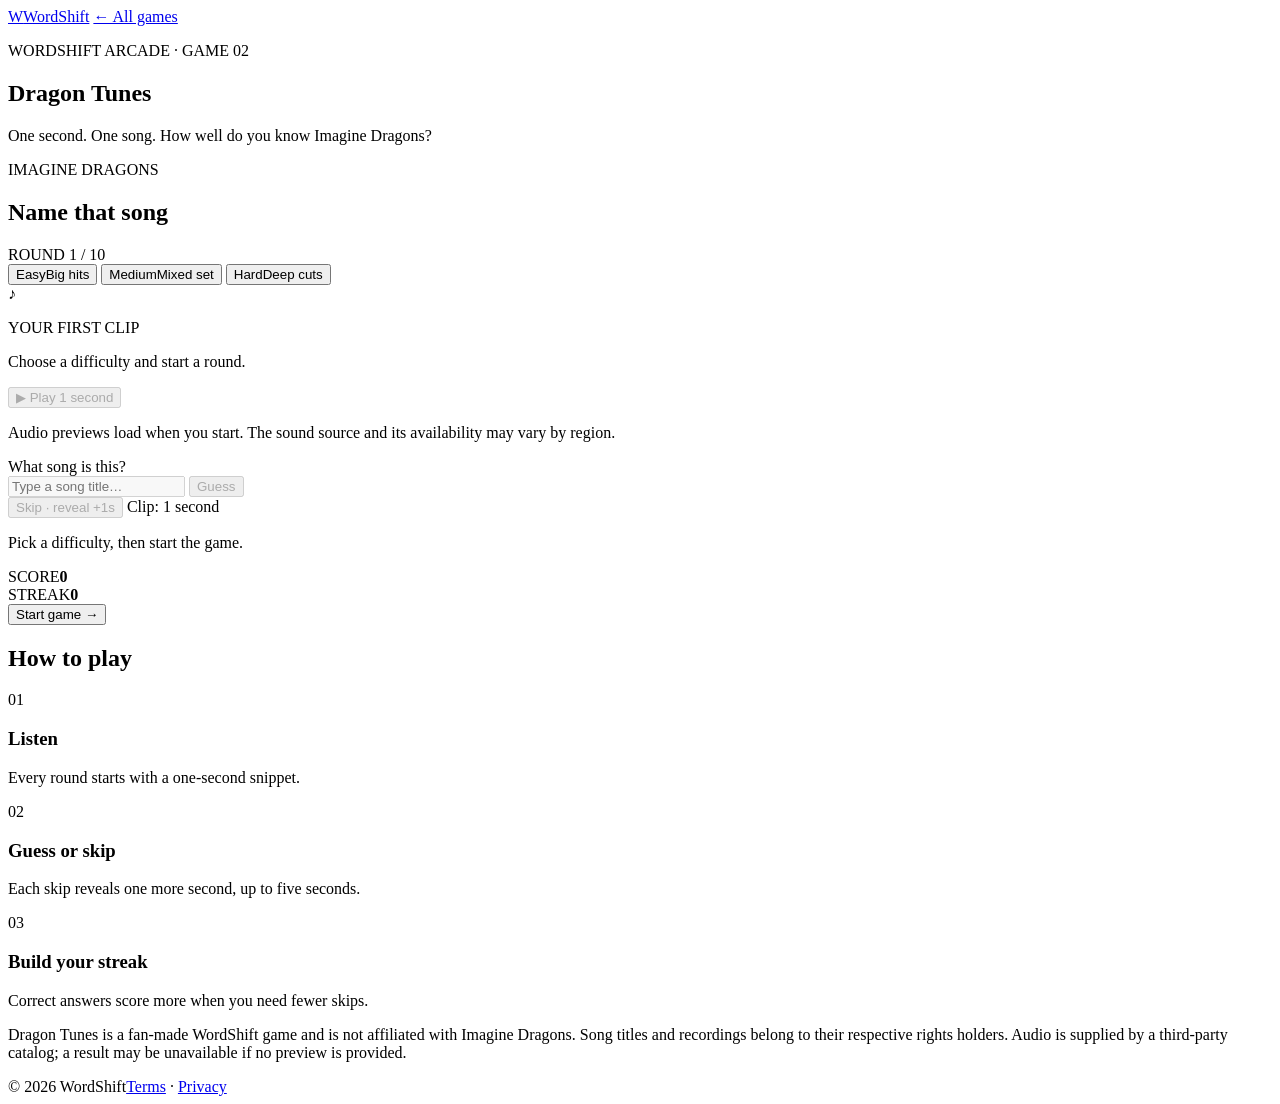
==== dragon-tunes/index.html @ a4f8aaf3 "Add Dragon Tunes song guessing game" ====
<!doctype html>
<html lang="en">
<head>
  <meta charset="utf-8">
  <meta name="viewport" content="width=device-width,initial-scale=1">
  <meta name="theme-color" content="#101014">
  <meta name="description" content="Dragon Tunes — guess the Imagine Dragons song from a tiny audio snippet.">
  <title>Dragon Tunes — WordShift</title>
  <link rel="stylesheet" href="/dragon-tunes/dragon-tunes.css">
  <script defer src="/dragon-tunes/dragon-tunes.js"></script>
</head>
<body>
  <header class="site-head">
    <a class="wordshift-mark" href="/" aria-label="Back to WordShift home"><span class="mark-icon">W</span><span>WordShift</span></a>
    <a class="back-link" href="/">← All games</a>
  </header>

  <main class="page-shell">
    <section class="intro">
      <p class="eyebrow">WORDSHIFT ARCADE · GAME 02</p>
      <h1>Dragon <span>Tunes</span></h1>
      <p class="intro-copy">One second. One song. How well do you know Imagine Dragons?</p>
    </section>

    <section class="game-card" aria-labelledby="game-title">
      <div class="game-topline">
        <div><p class="eyebrow">IMAGINE DRAGONS</p><h2 id="game-title">Name that song</h2></div>
        <div class="round-chip" id="round-chip">ROUND 1 / 10</div>
      </div>

      <div class="difficulty" role="group" aria-label="Difficulty">
        <button type="button" data-difficulty="easy" class="difficulty-button active" aria-pressed="true">Easy<span>Big hits</span></button>
        <button type="button" data-difficulty="medium" class="difficulty-button" aria-pressed="false">Medium<span>Mixed set</span></button>
        <button type="button" data-difficulty="hard" class="difficulty-button" aria-pressed="false">Hard<span>Deep cuts</span></button>
      </div>

      <div class="sound-stage">
        <div class="sound-orb" aria-hidden="true"><span>♪</span></div>
        <p class="clip-label" id="clip-label">YOUR FIRST CLIP</p>
        <div class="waveform" id="waveform" aria-hidden="true"><i></i><i></i><i></i><i></i><i></i><i></i><i></i><i></i><i></i><i></i><i></i><i></i><i></i><i></i><i></i><i></i><i></i><i></i><i></i><i></i><i></i><i></i><i></i><i></i><i></i><i></i><i></i><i></i><i></i><i></i><i></i><i></i><i></i><i></i><i></i></div>
        <p class="stage-caption" id="stage-caption">Choose a difficulty and start a round.</p>
        <audio id="song-audio" preload="none"></audio>
        <button id="play-button" class="play-button" type="button" disabled><span aria-hidden="true">▶</span> Play 1 second</button>
        <p class="audio-note" id="audio-note">Audio previews load when you start. The sound source and its availability may vary by region.</p>
      </div>

      <div class="guess-area">
        <label for="guess-input">What song is this?</label>
        <div class="guess-row">
          <input id="guess-input" type="text" list="song-options" autocomplete="off" placeholder="Type a song title…" disabled>
          <datalist id="song-options"></datalist>
          <button id="submit-guess" class="primary-button" type="button" disabled>Guess</button>
        </div>
        <div class="guess-actions">
          <button id="skip-button" class="secondary-button" type="button" disabled>Skip · reveal +1s</button>
          <span id="attempt-count">Clip: 1 second</span>
        </div>
        <p id="feedback" class="feedback" aria-live="polite">Pick a difficulty, then start the game.</p>
      </div>

      <div class="game-footer">
        <div><span class="stat-label">SCORE</span><strong id="score">0</strong></div>
        <div><span class="stat-label">STREAK</span><strong id="streak">0</strong></div>
        <button id="next-button" class="primary-button" type="button" hidden>Next song →</button>
        <button id="start-button" class="primary-button" type="button">Start game →</button>
      </div>
    </section>

    <section class="how-to">
      <h2>How to play</h2>
      <div class="rules-grid">
        <article><span>01</span><h3>Listen</h3><p>Every round starts with a one-second snippet.</p></article>
        <article><span>02</span><h3>Guess or skip</h3><p>Each skip reveals one more second, up to five seconds.</p></article>
        <article><span>03</span><h3>Build your streak</h3><p>Correct answers score more when you need fewer skips.</p></article>
      </div>
      <p class="fine-print">Dragon Tunes is a fan-made WordShift game and is not affiliated with Imagine Dragons. Song titles and recordings belong to their respective rights holders. Audio is supplied by a third-party catalog; a result may be unavailable if no preview is provided.</p>
    </section>
  </main>

  <footer><span>© 2026 WordShift</span><span><a href="/terms/">Terms</a> · <a href="/privacy/">Privacy</a></span></footer>

  <div id="results-modal" class="modal" hidden role="dialog" aria-modal="true" aria-labelledby="results-title">
    <div class="modal-card"><p class="eyebrow">ROUND COMPLETE</p><h2 id="results-title">Nice run.</h2><p id="results-copy"></p><button id="play-again" class="primary-button" type="button">Play again ↻</button><a class="modal-back" href="/">Back to WordShift</a></div>
  </div>
</body>
</html>
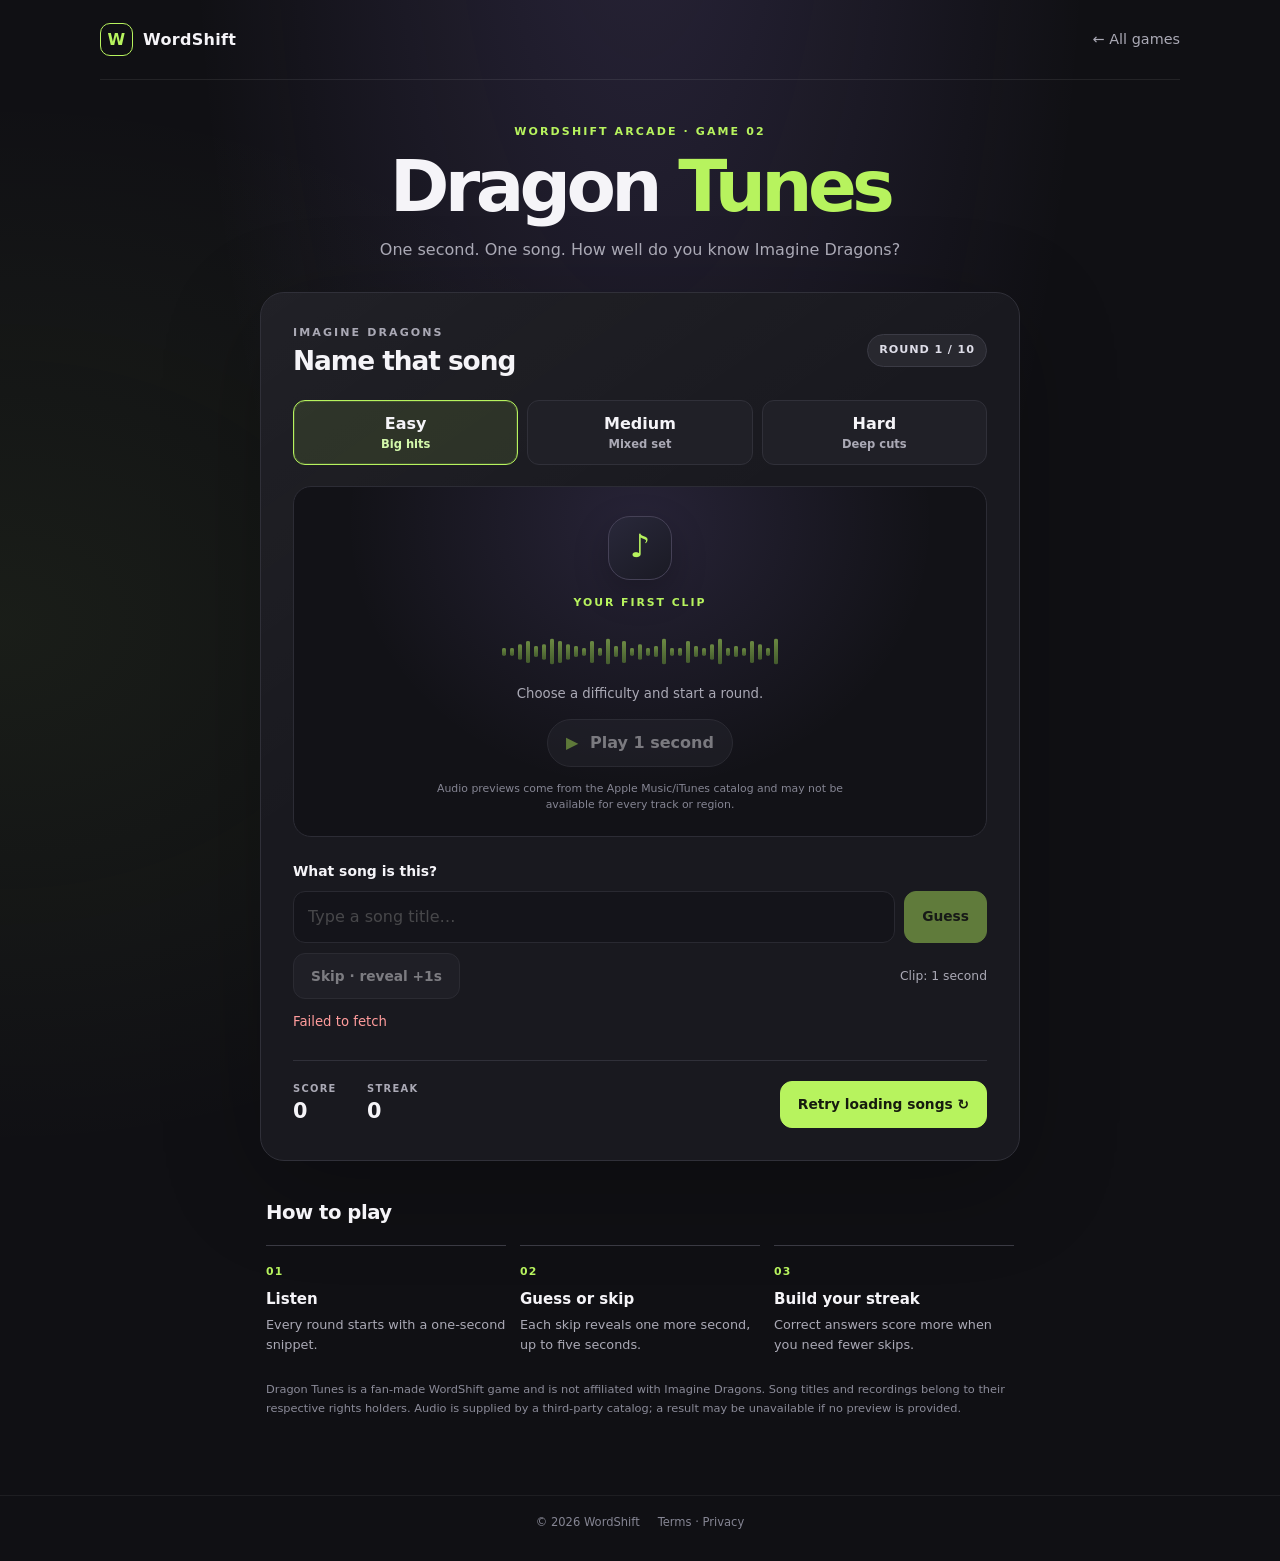
==== commit 3373b87b: "Link Dragon Tunes to arcade hub" ====
--- a/dragon-tunes/index.html
+++ b/dragon-tunes/index.html
@@ -12,7 +12,7 @@
 <body>
   <header class="site-head">
     <a class="wordshift-mark" href="/" aria-label="Back to WordShift home"><span class="mark-icon">W</span><span>WordShift</span></a>
-    <a class="back-link" href="/">← All games</a>
+    <a class="back-link" href="/games/">← All games</a>
   </header>
 
   <main class="page-shell">
--- a/dragon-tunes/dragon-tunes.css
+++ b/dragon-tunes/dragon-tunes.css
@@ -0,0 +1,127 @@
+:root {
+  color-scheme: dark;
+  --bg: #101014;
+  --panel: #19191f;
+  --panel2: #202027;
+  --border: #303039;
+  --text: #f5f4f8;
+  --muted: #aaa9b5;
+  --accent: #b7f35e;
+  --accent-ink: #161b0e;
+  --purple: #a78bfa;
+}
+* { box-sizing: border-box; }
+html { min-height: 100%; background: var(--bg); }
+body {
+  margin: 0; min-height: 100vh; color: var(--text);
+  font: 16px/1.5 Inter, ui-sans-serif, system-ui, -apple-system, BlinkMacSystemFont, "Segoe UI", sans-serif;
+  background: radial-gradient(ellipse at 50% -15%, rgba(167,139,250,.16), transparent 50%), radial-gradient(ellipse at 0% 40%, rgba(183,243,94,.06), transparent 40%), var(--bg);
+}
+a { color: inherit; }
+button, input { font: inherit; }
+button:focus-visible, a:focus-visible, input:focus-visible { outline: 2px solid var(--accent); outline-offset: 3px; }
+.site-head { width: min(1080px, calc(100% - 40px)); margin: auto; min-height: 80px; display:flex; align-items:center; justify-content:space-between; border-bottom:1px solid rgba(255,255,255,.08); }
+.wordshift-mark { display:flex; align-items:center; gap:10px; text-decoration:none; font-weight:850; letter-spacing:.02em; }
+.mark-icon { display:grid; place-items:center; width:33px; height:33px; border:1px solid var(--accent); border-radius:10px; color:var(--accent); font-size:1rem; }
+.back-link { color:var(--muted); font-size:.9rem; text-decoration:none; }
+.back-link:hover { color:var(--text); }
+.page-shell { width:min(760px, calc(100% - 32px)); margin:0 auto; padding:44px 0 66px; }
+.intro { text-align:center; margin-bottom:30px; }
+.eyebrow { font-size:.69rem; letter-spacing:.19em; font-weight:850; color:var(--accent); margin:0 0 8px; }
+.intro h1 { font-size:clamp(2.6rem, 9vw, 4.5rem); line-height:1.03; letter-spacing:-.065em; margin:0; font-weight:900; }
+.intro h1 span { color:var(--accent); }
+.intro-copy { color:var(--muted); margin:15px auto 0; font-size:1rem; }
+.game-card { background:linear-gradient(145deg,rgba(255,255,255,.035),transparent 40%),var(--panel); border:1px solid var(--border); border-radius:24px; padding:clamp(18px,4.5vw,32px); box-shadow:0 24px 100px rgba(0,0,0,.24); }
+.game-topline { display:flex; align-items:center; justify-content:space-between; gap:16px; }
+.game-topline h2 { font-size:1.65rem; letter-spacing:-.04em; margin:0; line-height:1.15; }
+.game-topline .eyebrow { color:var(--muted); margin-bottom:5px; }
+.round-chip { background:#28282f; border:1px solid #3b3b45; border-radius:100px; padding:7px 11px; color:#dedde8; font-size:.7rem; font-weight:800; letter-spacing:.08em; white-space:nowrap; }
+.difficulty { display:grid; grid-template-columns:repeat(3,1fr); gap:9px; margin:23px 0 21px; }
+.difficulty-button { background:var(--panel2); border:1px solid var(--border); border-radius:12px; padding:11px 8px; color:var(--text); font:inherit; font-weight:800; cursor:pointer; transition:.16s ease; }
+.difficulty-button span { display:block; color:var(--muted); font-size:.72rem; font-weight:550; }
+.difficulty-button.active { border-color:var(--accent); background:rgba(183,243,94,.1); box-shadow:inset 0 0 0 1px rgba(183,243,94,.15); }
+.difficulty-button.active span { color:#d3f8ab; }
+.difficulty-button:disabled { cursor:default; opacity:.8; }
+.sound-stage { position:relative; isolation:isolate; overflow:hidden; text-align:center; padding:29px 15px 22px; border-radius:18px; background:radial-gradient(ellipse at 50% 10%,rgba(167,139,250,.14),transparent 60%),#121217; border:1px solid #2c2c35; }
+.sound-orb { width:64px; height:64px; margin:0 auto 15px; border-radius:22px; display:grid; place-items:center; color:var(--accent); font-size:2rem; background:linear-gradient(145deg,#29283a,#1a1a24); border:1px solid #454156; box-shadow:0 12px 35px rgba(0,0,0,.24); }
+.sound-orb span { transform:translateY(-2px); }
+.clip-label { font-size:.68rem; letter-spacing:.18em; font-weight:850; color:var(--accent); margin:0 0 18px; }
+.waveform { height:45px; display:flex; align-items:center; justify-content:center; gap:4px; margin:0 auto 10px; max-width:430px; opacity:.8; }
+.waveform i { width:4px; height:12px; border-radius:4px; background:linear-gradient(180deg,var(--accent),#6c9a39); transform:scaleY(.65); opacity:.65; }
+.waveform i:nth-child(3n) { height:24px; } .waveform i:nth-child(4n) { height:34px; } .waveform i:nth-child(5n) { height:17px; } .waveform i:nth-child(7n) { height:39px; }
+.waveform.playing i { animation:wave .7s ease-in-out infinite alternate; opacity:1; }
+.waveform.playing i:nth-child(3n) { animation-delay:.17s; } .waveform.playing i:nth-child(4n) { animation-delay:.31s; } .waveform.playing i:nth-child(5n) { animation-delay:.09s; } .waveform.playing i:nth-child(7n) { animation-delay:.25s; }
+@keyframes wave { to { transform:scaleY(.23); opacity:.5; } }
+.stage-caption { color:var(--muted); font-size:.83rem; min-height:1.4em; margin:0 0 15px; }
+.play-button { border:1px solid #45454f; background:#272730; color:var(--text); border-radius:100px; padding:11px 18px; font-weight:800; cursor:pointer; transition:.18s; }
+.play-button:hover:not(:disabled) { border-color:var(--accent); transform:translateY(-1px); }
+.play-button:disabled { opacity:.45; cursor:not-allowed; }
+.play-button span { color:var(--accent); margin-right:6px; }
+.audio-note { max-width:430px; margin:14px auto 0; color:#858593; font-size:.68rem; line-height:1.5; }
+.audio-note a { color:#b7f35e; text-underline-offset:3px; }
+.guess-area { padding:24px 0 0; }
+.guess-area label { display:block; font-size:.87rem; font-weight:800; margin-bottom:9px; }
+.guess-row { display:flex; gap:9px; }
+.guess-row input { width:100%; min-width:0; background:#111116; color:var(--text); border:1px solid #393943; border-radius:12px; padding:13px 14px; outline:none; }
+.guess-row input:focus { border-color:var(--accent); box-shadow:0 0 0 3px rgba(183,243,94,.1); }
+.guess-row input:disabled { opacity:.5; }
+.primary-button, .secondary-button { border-radius:12px; padding:12px 17px; font-size:.86rem; font-weight:850; white-space:nowrap; cursor:pointer; transition:transform .15s ease,filter .15s ease; }
+.primary-button { background:var(--accent); color:var(--accent-ink); border:1px solid var(--accent); }
+.primary-button:hover:not(:disabled) { filter:brightness(1.07); transform:translateY(-1px); }
+.primary-button:disabled, .secondary-button:disabled { opacity:.45; cursor:not-allowed; }
+.secondary-button { background:#272730; border:1px solid #41414b; color:var(--text); }
+.guess-actions { display:flex; align-items:center; justify-content:space-between; gap:10px; margin-top:10px; }
+.guess-actions span { font-size:.77rem; color:var(--muted); font-variant-numeric:tabular-nums; }
+.feedback { min-height:24px; color:var(--muted); font-size:.83rem; margin:13px 0 0; overflow-wrap:anywhere; }
+.feedback.success { color:var(--accent); } .feedback.error { color:#ff9c9c; }
+.feedback a { color:var(--accent); }
+.game-footer { margin-top:24px; padding-top:20px; border-top:1px solid var(--border); display:flex; align-items:center; gap:20px; }
+.game-footer>div { min-width:54px; }
+.stat-label { display:block; font-size:.62rem; color:var(--muted); font-weight:850; letter-spacing:.13em; }
+.game-footer strong { font-size:1.3rem; letter-spacing:-.04em; font-variant-numeric:tabular-nums; }
+.game-footer .primary-button { margin-left:auto; }
+.how-to { padding:37px 6px 0; }
+.how-to h2 { margin:0 0 18px; font-size:1.23rem; letter-spacing:-.025em; }
+.rules-grid { display:grid; grid-template-columns:repeat(3,1fr); gap:14px; }
+.rules-grid article { border-top:1px solid #3a3a43; padding-top:12px; }
+.rules-grid article>span { font-size:.68rem; color:var(--accent); font-weight:900; letter-spacing:.12em; }
+.rules-grid h3 { font-size:.94rem; margin:6px 0 4px; }
+.rules-grid p { font-size:.8rem; color:var(--muted); margin:0; line-height:1.6; }
+.fine-print { color:#8b8b99; font-size:.71rem; line-height:1.65; margin-top:24px; }
+footer { display:flex; justify-content:center; gap:18px; flex-wrap:wrap; padding:18px 16px 30px; border-top:1px solid rgba(255,255,255,.06); font-size:.72rem; color:#858593; }
+footer a { text-decoration:none; } footer a:hover { color:var(--text); }
+.modal { position:fixed; inset:0; z-index:10; background:rgba(4,4,7,.8); backdrop-filter:blur(8px); display:grid; place-items:center; padding:18px; }
+.modal[hidden] { display:none; }
+.modal-card { width:min(440px,100%); border:1px solid #41414b; border-radius:22px; padding:30px; background:#19191f; box-shadow:0 30px 100px #0008; }
+.modal-card h2 { font-size:2rem; letter-spacing:-.05em; margin:0 0 12px; }
+.modal-card p:not(.eyebrow) { color:var(--muted); }
+.modal-card .primary-button { width:100%; margin-top:12px; }
+.modal-back { display:block; text-align:center; margin-top:15px; color:var(--muted); font-size:.82rem; text-decoration:none; }
+[hidden] { display:none !important; }
+@media(max-width:540px) {
+  .site-head { width:calc(100% - 28px); min-height:68px; }
+  .page-shell { width:calc(100% - 24px); padding-top:32px; }
+  .game-card { border-radius:18px; padding:16px; }
+  .game-topline h2 { font-size:1.4rem; }
+  .round-chip { font-size:.61rem; padding:6px 8px; }
+  .difficulty { gap:6px; }
+  .difficulty-button { font-size:.84rem; padding:10px 4px; }
+  .difficulty-button span { font-size:.66rem; }
+  .sound-stage { padding:23px 9px 19px; }
+  .guess-row { gap:7px; }
+  .guess-row input { padding:12px 10px; font-size:.91rem; }
+  .guess-row .primary-button { padding:11px 13px; }
+  .guess-actions { align-items:flex-start; flex-wrap:wrap; }
+  .rules-grid { grid-template-columns:1fr; gap:15px; }
+  .rules-grid article { display:grid; grid-template-columns:30px 1fr; column-gap:8px; }
+  .rules-grid article>span { grid-row:span 2; padding-top:5px; }
+  .rules-grid h3 { margin:0 0 3px; }
+  .game-footer { gap:12px; flex-wrap:wrap; }
+  .game-footer .primary-button { padding:11px 12px; font-size:.78rem; }
+  .intro-copy { max-width:300px; }
+  .waveform { gap:3px; }
+  .waveform i { width:3px; }
+}
+@media(prefers-reduced-motion:reduce) {
+  *,*::before,*::after { animation-duration:.01ms!important; animation-iteration-count:1!important; scroll-behavior:auto!important; transition-duration:.01ms!important; }
+}
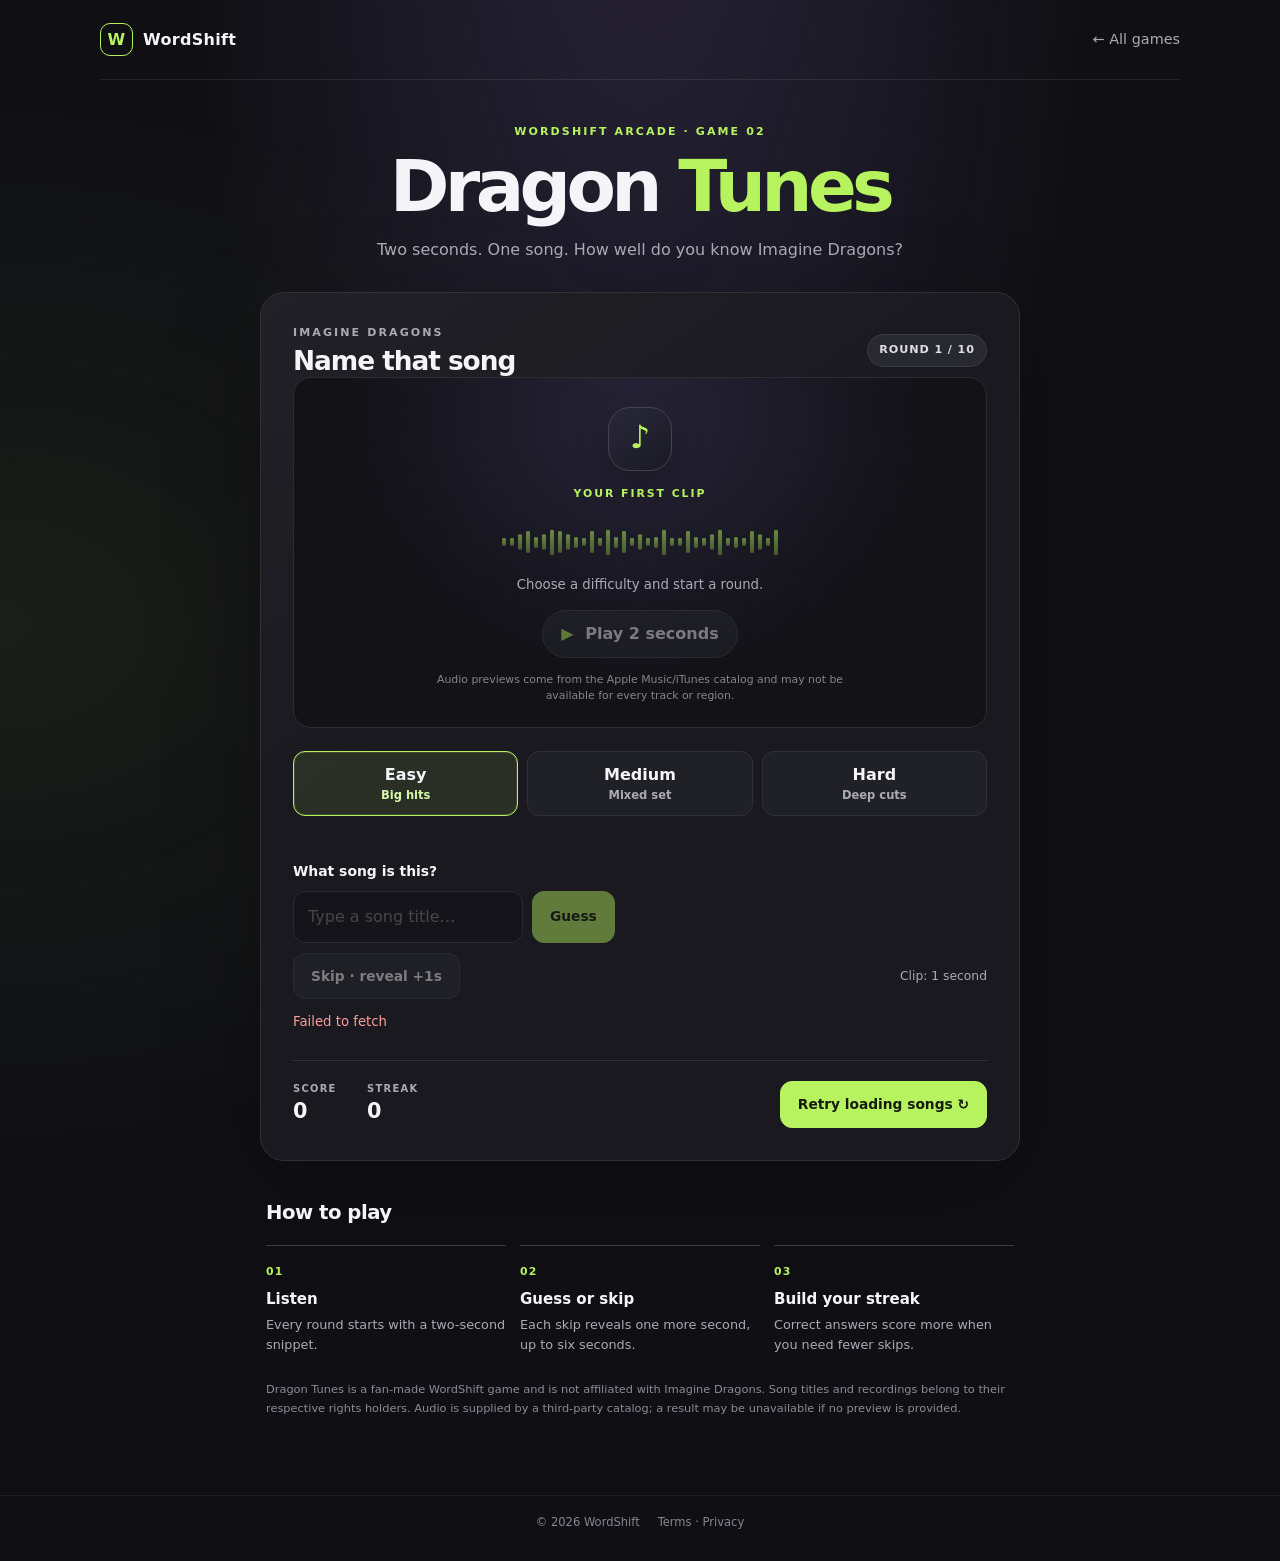
==== commit 09b7d161: "Rework Dragon Tunes layout and answer reveal" ====
--- a/dragon-tunes/index.html
+++ b/dragon-tunes/index.html
@@ -19,7 +19,7 @@
     <section class="intro">
       <p class="eyebrow">WORDSHIFT ARCADE · GAME 02</p>
       <h1>Dragon <span>Tunes</span></h1>
-      <p class="intro-copy">One second. One song. How well do you know Imagine Dragons?</p>
+      <p class="intro-copy">Two seconds. One song. How well do you know Imagine Dragons?</p>
     </section>
 
     <section class="game-card" aria-labelledby="game-title">
@@ -28,27 +28,51 @@
         <div class="round-chip" id="round-chip">ROUND 1 / 10</div>
       </div>
 
+      <div class="sound-stage">
+        <div class="sound-orb" aria-hidden="true"><span>♪</span></div>
+        <p class="clip-label" id="clip-label">YOUR FIRST CLIP</p>
+        <div class="waveform" id="waveform" aria-hidden="true"><i></i><i></i><i></i><i></i><i></i><i></i><i></i><i></i><i></i><i></i><i></i><i></i><i></i><i></i><i></i><i></i><i></i><i></i><i></i><i></i><i></i><i></i><i></i><i></i><i></i><i></i><i></i><i></i><i></i><i></i><i></i><i></i><i></i><i></i><i></i></div>
+        <p class="stage-caption" id="stage-caption">Choose a difficulty and start a round.</p>
+        <audio id="song-audio" preload="none"></audio>
+        <button id="play-button" class="play-button" type="button" disabled><span aria-hidden="true">▶</span> Play 2 seconds</button>
+        <p class="audio-note" id="audio-note">Audio previews load when you start. The sound source and its availability may vary by region.</p>
+      </div>
+
       <div class="difficulty" role="group" aria-label="Difficulty">
         <button type="button" data-difficulty="easy" class="difficulty-button active" aria-pressed="true">Easy<span>Big hits</span></button>
         <button type="button" data-difficulty="medium" class="difficulty-button" aria-pressed="false">Medium<span>Mixed set</span></button>
         <button type="button" data-difficulty="hard" class="difficulty-button" aria-pressed="false">Hard<span>Deep cuts</span></button>
       </div>
 
-      <div class="sound-stage">
-        <div class="sound-orb" aria-hidden="true"><span>♪</span></div>
-        <p class="clip-label" id="clip-label">YOUR FIRST CLIP</p>
-        <div class="waveform" id="waveform" aria-hidden="true"><i></i><i></i><i></i><i></i><i></i><i></i><i></i><i></i><i></i><i></i><i></i><i></i><i></i><i></i><i></i><i></i><i></i><i></i><i></i><i></i><i></i><i></i><i></i><i></i><i></i><i></i><i></i><i></i><i></i><i></i><i></i><i></i><i></i><i></i><i></i></div>
-        <p class="stage-caption" id="stage-caption">Choose a difficulty and start a round.</p>
-        <audio id="song-audio" preload="none"></audio>
-        <button id="play-button" class="play-button" type="button" disabled><span aria-hidden="true">▶</span> Play 1 second</button>
-        <p class="audio-note" id="audio-note">Audio previews load when you start. The sound source and its availability may vary by region.</p>
-      </div>
+      <section id="answer-reveal" class="answer-reveal" aria-live="polite" hidden>
+        <div class="answer-cover-wrap">
+          <img id="answer-artwork" class="answer-artwork" alt="Song cover artwork" loading="eager">
+          <div id="answer-artwork-fallback" class="answer-artwork-fallback" hidden aria-hidden="true">♫</div>
+        </div>
+        <div class="answer-main">
+          <p class="eyebrow">SONG REVEALED</p>
+          <h3 id="answer-title">Song title</h3>
+          <p id="answer-artist" class="answer-artist">Imagine Dragons</p>
+          <p id="answer-album" class="answer-album">Album</p>
+          <a id="answer-store-link" class="answer-store-link" target="_blank" rel="noopener noreferrer">Open song in Apple Music ↗</a>
+        </div>
+        <aside id="artist-card" class="artist-card" hidden>
+          <img id="artist-image" alt="Imagine Dragons artist photo" loading="lazy">
+          <div class="artist-card-caption"><span>ARTIST PHOTO</span><a id="artist-source-link" href="https://en.wikipedia.org/wiki/Imagine_Dragons" target="_blank" rel="noopener noreferrer">Source: Wikipedia ↗</a></div>
+        </aside>
+        <div id="auto-advance" class="auto-advance" hidden>
+          <div class="auto-advance-copy"><span id="auto-advance-message">Playing the song for 8 seconds…</span><strong id="auto-advance-countdown">08</strong></div>
+          <div class="auto-advance-track"><span id="auto-advance-progress"></span></div>
+        </div>
+      </section>
 
       <div class="guess-area">
         <label for="guess-input">What song is this?</label>
         <div class="guess-row">
-          <input id="guess-input" type="text" list="song-options" autocomplete="off" placeholder="Type a song title…" disabled>
-          <datalist id="song-options"></datalist>
+          <div class="song-picker">
+            <input id="guess-input" type="text" role="combobox" aria-autocomplete="list" aria-controls="song-suggestions" aria-expanded="false" autocomplete="off" placeholder="Type a song title…" disabled>
+            <div id="song-suggestions" class="song-suggestions" role="listbox" aria-label="Matching song titles" hidden></div>
+          </div>
           <button id="submit-guess" class="primary-button" type="button" disabled>Guess</button>
         </div>
         <div class="guess-actions">
@@ -69,8 +93,8 @@
     <section class="how-to">
       <h2>How to play</h2>
       <div class="rules-grid">
-        <article><span>01</span><h3>Listen</h3><p>Every round starts with a one-second snippet.</p></article>
-        <article><span>02</span><h3>Guess or skip</h3><p>Each skip reveals one more second, up to five seconds.</p></article>
+        <article><span>01</span><h3>Listen</h3><p>Every round starts with a two-second snippet.</p></article>
+        <article><span>02</span><h3>Guess or skip</h3><p>Each skip reveals one more second, up to six seconds.</p></article>
         <article><span>03</span><h3>Build your streak</h3><p>Correct answers score more when you need fewer skips.</p></article>
       </div>
       <p class="fine-print">Dragon Tunes is a fan-made WordShift game and is not affiliated with Imagine Dragons. Song titles and recordings belong to their respective rights holders. Audio is supplied by a third-party catalog; a result may be unavailable if no preview is provided.</p>
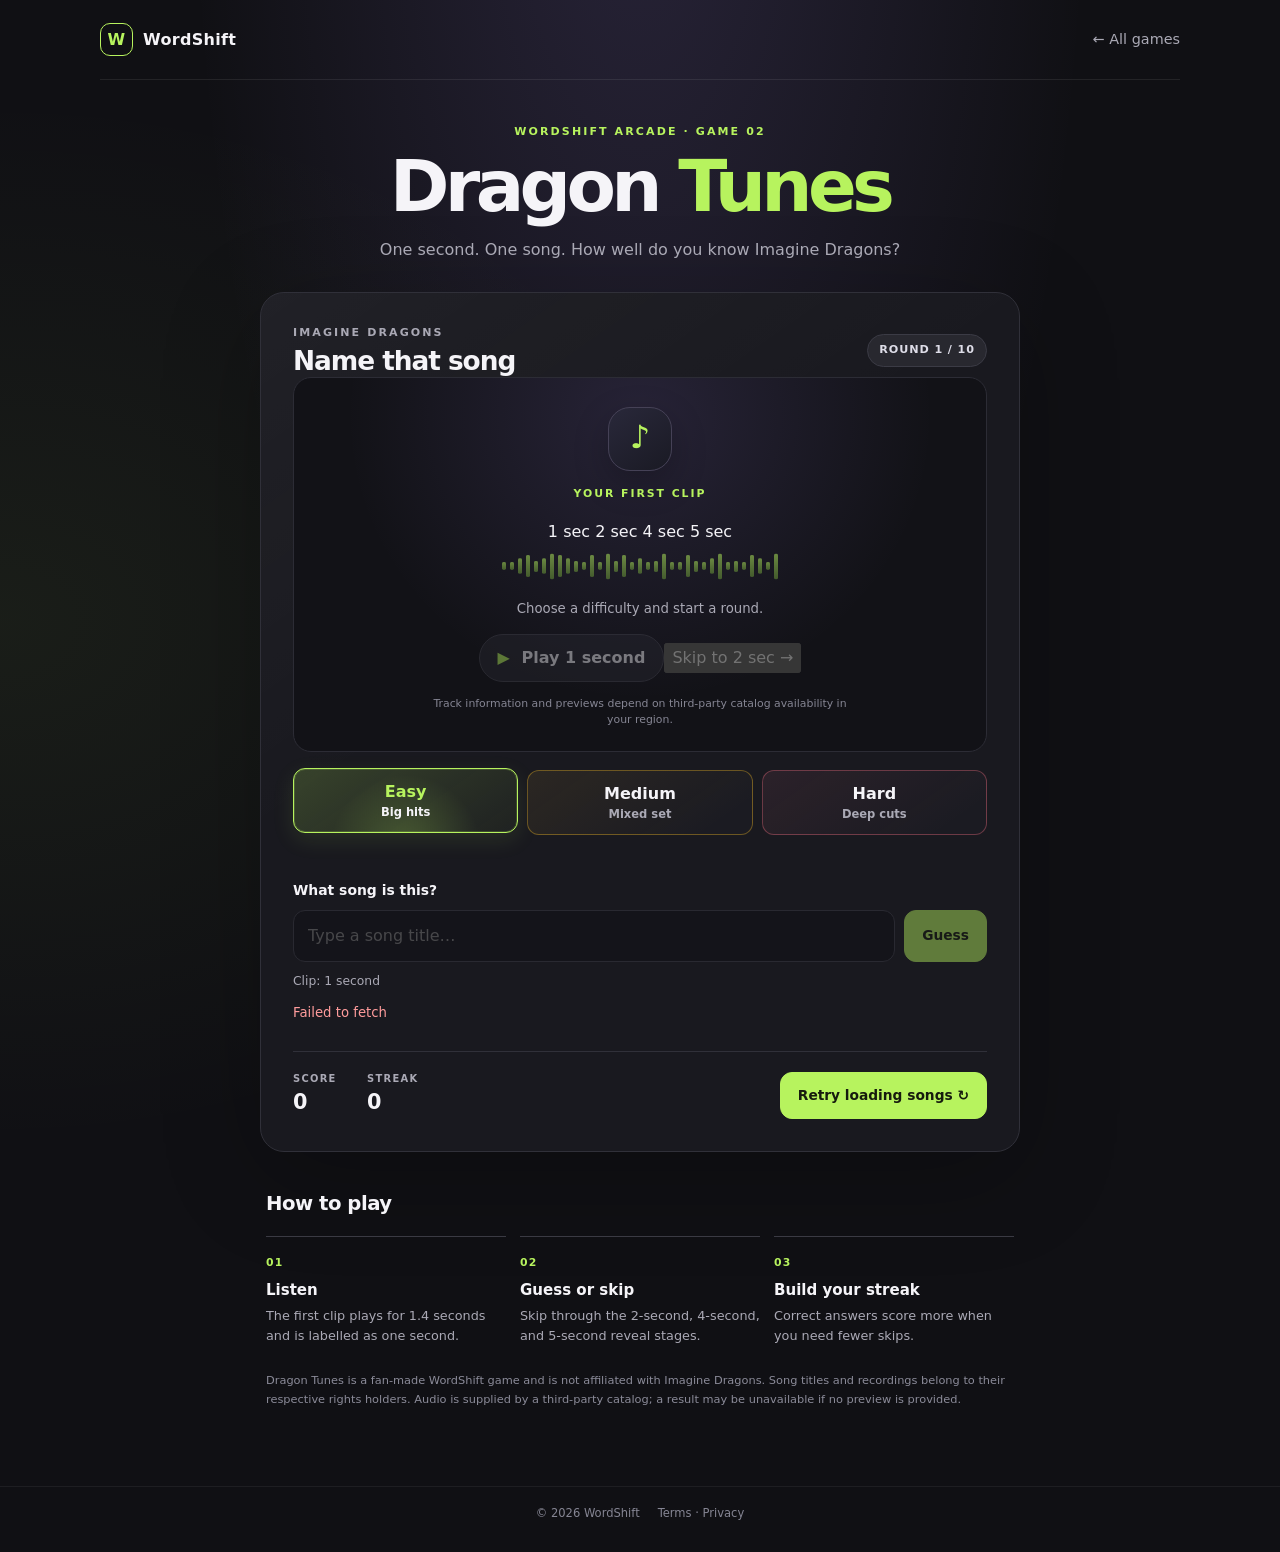
==== commit c94d5b32: "Move clip controls and answer reveal into gameplay areas" ====
--- a/dragon-tunes/index.html
+++ b/dragon-tunes/index.html
@@ -19,10 +19,10 @@
     <section class="intro">
       <p class="eyebrow">WORDSHIFT ARCADE · GAME 02</p>
       <h1>Dragon <span>Tunes</span></h1>
-      <p class="intro-copy">Two seconds. One song. How well do you know Imagine Dragons?</p>
+      <p class="intro-copy">One second. One song. How well do you know Imagine Dragons?</p>
     </section>
 
-    <section class="game-card" aria-labelledby="game-title">
+    <section id="game-card" class="game-card" aria-labelledby="game-title">
       <div class="game-topline">
         <div><p class="eyebrow">IMAGINE DRAGONS</p><h2 id="game-title">Name that song</h2></div>
         <div class="round-chip" id="round-chip">ROUND 1 / 10</div>
@@ -31,10 +31,24 @@
       <div class="sound-stage">
         <div class="sound-orb" aria-hidden="true"><span>♪</span></div>
         <p class="clip-label" id="clip-label">YOUR FIRST CLIP</p>
+        <div class="clip-timeline" aria-label="Clip length progress">
+          <div class="clip-timeline__track" role="progressbar" aria-label="Preview length revealed" aria-valuemin="0" aria-valuemax="5" aria-valuenow="1" id="clip-progressbar">
+            <span id="clip-progress"></span>
+            <i class="clip-tick clip-tick--one" aria-hidden="true"></i>
+            <i class="clip-tick clip-tick--two" aria-hidden="true"></i>
+            <i class="clip-tick clip-tick--four" aria-hidden="true"></i>
+          </div>
+          <div class="clip-timeline__markers" aria-hidden="true">
+            <span data-stage="0" class="active">1 sec</span>
+            <span data-stage="1">2 sec</span>
+            <span data-stage="2">4 sec</span>
+            <span data-stage="3">5 sec</span>
+          </div>
+        </div>
         <div class="waveform" id="waveform" aria-hidden="true"><i></i><i></i><i></i><i></i><i></i><i></i><i></i><i></i><i></i><i></i><i></i><i></i><i></i><i></i><i></i><i></i><i></i><i></i><i></i><i></i><i></i><i></i><i></i><i></i><i></i><i></i><i></i><i></i><i></i><i></i><i></i><i></i><i></i><i></i><i></i></div>
         <p class="stage-caption" id="stage-caption">Choose a difficulty and start a round.</p>
         <audio id="song-audio" preload="none"></audio>
-        <button id="play-button" class="play-button" type="button" disabled><span aria-hidden="true">▶</span> Play 2 seconds</button>
+        <div class="stage-actions"><button id="play-button" class="play-button" type="button" disabled><span aria-hidden="true">▶</span> Play 1 second</button><button id="skip-button" class="stage-skip-button" type="button" disabled>Skip to 2 sec <span aria-hidden="true">→</span></button></div>
         <p class="audio-note" id="audio-note">Audio previews load when you start. The sound source and its availability may vary by region.</p>
       </div>
 
@@ -44,6 +58,23 @@
         <button type="button" data-difficulty="hard" class="difficulty-button" aria-pressed="false">Hard<span>Deep cuts</span></button>
       </div>
 
+
+
+      <div class="guess-area">
+        <div id="guess-form" class="guess-form">
+        <label for="guess-input">What song is this?</label>
+        <div class="guess-row">
+          <div class="song-picker">
+            <input id="guess-input" type="text" role="combobox" aria-autocomplete="list" aria-controls="song-suggestions" aria-expanded="false" autocomplete="off" placeholder="Type a song title…" disabled>
+            <div id="song-suggestions" class="song-suggestions" role="listbox" aria-label="Matching song titles" hidden></div>
+          </div>
+          <button id="submit-guess" class="primary-button" type="button" disabled>Guess</button>
+        </div>
+        <div class="guess-actions">
+          <span id="attempt-count">Clip: 1 second</span>
+        </div>
+        <p id="feedback" class="feedback" aria-live="polite">Pick a difficulty, then start the game.</p>
+        </div>
       <section id="answer-reveal" class="answer-reveal" aria-live="polite" hidden>
         <div class="answer-cover-wrap">
           <img id="answer-artwork" class="answer-artwork" alt="Song cover artwork" loading="eager">
@@ -64,28 +95,13 @@
           <div class="auto-advance-copy"><span id="auto-advance-message">Playing the song for 8 seconds…</span><strong id="auto-advance-countdown">08</strong></div>
           <div class="auto-advance-track"><span id="auto-advance-progress"></span></div>
         </div>
-      </section>
-
-      <div class="guess-area">
-        <label for="guess-input">What song is this?</label>
-        <div class="guess-row">
-          <div class="song-picker">
-            <input id="guess-input" type="text" role="combobox" aria-autocomplete="list" aria-controls="song-suggestions" aria-expanded="false" autocomplete="off" placeholder="Type a song title…" disabled>
-            <div id="song-suggestions" class="song-suggestions" role="listbox" aria-label="Matching song titles" hidden></div>
-          </div>
-          <button id="submit-guess" class="primary-button" type="button" disabled>Guess</button>
-        </div>
-        <div class="guess-actions">
-          <button id="skip-button" class="secondary-button" type="button" disabled>Skip · reveal +1s</button>
-          <span id="attempt-count">Clip: 1 second</span>
-        </div>
-        <p id="feedback" class="feedback" aria-live="polite">Pick a difficulty, then start the game.</p>
+              <button id="next-button" class="primary-button answer-next-button" type="button" hidden>Skip to next song →</button>
+</section>
       </div>
 
       <div class="game-footer">
         <div><span class="stat-label">SCORE</span><strong id="score">0</strong></div>
         <div><span class="stat-label">STREAK</span><strong id="streak">0</strong></div>
-        <button id="next-button" class="primary-button" type="button" hidden>Next song →</button>
         <button id="start-button" class="primary-button" type="button">Start game →</button>
       </div>
     </section>
@@ -93,8 +109,8 @@
     <section class="how-to">
       <h2>How to play</h2>
       <div class="rules-grid">
-        <article><span>01</span><h3>Listen</h3><p>Every round starts with a two-second snippet.</p></article>
-        <article><span>02</span><h3>Guess or skip</h3><p>Each skip reveals one more second, up to six seconds.</p></article>
+        <article><span>01</span><h3>Listen</h3><p>The first clip plays for 1.4 seconds and is labelled as one second.</p></article>
+        <article><span>02</span><h3>Guess or skip</h3><p>Skip through the 2-second, 4-second, and 5-second reveal stages.</p></article>
         <article><span>03</span><h3>Build your streak</h3><p>Correct answers score more when you need fewer skips.</p></article>
       </div>
       <p class="fine-print">Dragon Tunes is a fan-made WordShift game and is not affiliated with Imagine Dragons. Song titles and recordings belong to their respective rights holders. Audio is supplied by a third-party catalog; a result may be unavailable if no preview is provided.</p>
--- a/dragon-tunes/dragon-tunes.css
+++ b/dragon-tunes/dragon-tunes.css
@@ -124,4 +124,165 @@
 }
 @media(prefers-reduced-motion:reduce) {
   *,*::before,*::after { animation-duration:.01ms!important; animation-iteration-count:1!important; scroll-behavior:auto!important; transition-duration:.01ms!important; }
-}+}
+
+/* Refinements: colored difficulty states, searchable picker, and answer reveal */
+.difficulty { margin-top:18px; }
+.difficulty-button {
+  --difficulty-color:#b7f35e;
+  --difficulty-rgb:183,243,94;
+  position:relative;
+  isolation:isolate;
+  overflow:hidden;
+  min-height:62px;
+  border-color:rgba(var(--difficulty-rgb),.35);
+  background:linear-gradient(145deg,rgba(var(--difficulty-rgb),.075),transparent 85%),#1b1b22;
+  transition:transform .22s cubic-bezier(.2,.8,.2,1),background .22s,border-color .22s,box-shadow .22s;
+}
+.difficulty-button[data-difficulty="easy"] { --difficulty-color:#b7f35e; --difficulty-rgb:183,243,94; }
+.difficulty-button[data-difficulty="medium"] { --difficulty-color:#fbbf24; --difficulty-rgb:251,191,36; }
+.difficulty-button[data-difficulty="hard"] { --difficulty-color:#fb7185; --difficulty-rgb:251,113,133; }
+.difficulty-button span { transition:color .2s; }
+.difficulty-button:hover:not(:disabled) { transform:translateY(-2px); border-color:var(--difficulty-color); }
+.difficulty-button.active {
+  color:var(--difficulty-color);
+  border-color:var(--difficulty-color);
+  background:linear-gradient(145deg,rgba(var(--difficulty-rgb),.19),rgba(var(--difficulty-rgb),.04));
+  box-shadow:0 7px 22px rgba(var(--difficulty-rgb),.1),inset 0 0 0 1px rgba(var(--difficulty-rgb),.18);
+  transform:translateY(-2px);
+  animation:difficulty-select .34s cubic-bezier(.18,.89,.32,1.28);
+}
+.difficulty-button.active span { color:var(--text); }
+.difficulty-button::after {
+  content:"";
+  position:absolute;
+  z-index:-1;
+  inset:0;
+  opacity:0;
+  background:radial-gradient(circle at 50% 130%,rgba(var(--difficulty-rgb),.24),transparent 55%);
+  transition:opacity .2s;
+  pointer-events:none;
+}
+.difficulty-button.active::after { opacity:1; }
+@keyframes difficulty-select {
+  0% { transform:translateY(0) scale(.97); }
+  58% { transform:translateY(-4px) scale(1.035); }
+  100% { transform:translateY(-2px) scale(1); }
+}
+.song-picker { position:relative; flex:1 1 auto; min-width:0; }
+.song-picker input { display:block; width:100%; }
+.song-picker input[aria-expanded="true"] { border-color:#6f6f80; border-bottom-left-radius:8px; border-bottom-right-radius:8px; }
+.song-suggestions {
+  position:absolute;
+  z-index:30;
+  inset:calc(100% + 4px) 0 auto;
+  max-height:255px;
+  overflow-y:auto;
+  padding:5px;
+  border:1px solid #444450;
+  border-radius:13px;
+  background:#1b1b22;
+  box-shadow:0 18px 45px rgba(0,0,0,.48);
+}
+.song-suggestions[hidden] { display:none; }
+.song-suggestion {
+  display:flex;
+  align-items:center;
+  width:100%;
+  gap:10px;
+  padding:9px 10px;
+  text-align:left;
+  color:var(--text);
+  border:1px solid transparent;
+  border-radius:8px;
+  background:transparent;
+  cursor:pointer;
+  font-size:.88rem;
+  transition:background .14s,border-color .14s;
+}
+.song-suggestion::before {
+  content:"♫";
+  display:grid;
+  place-items:center;
+  flex:0 0 30px;
+  width:30px;
+  height:30px;
+  border-radius:8px;
+  color:var(--accent);
+  background:rgba(183,243,94,.09);
+}
+.song-suggestion:hover,.song-suggestion.active {
+  background:#292932;
+  border-color:#41414e;
+}
+.song-suggestion small { display:block; color:var(--muted); font-size:.72rem; }
+.guess-row { align-items:stretch; }
+.guess-row>.primary-button { align-self:stretch; }
+.answer-reveal {
+  display:grid;
+  grid-template-columns:94px minmax(0,1fr) minmax(100px,132px);
+  align-items:center;
+  gap:17px;
+  margin-top:17px;
+  padding:15px;
+  border-radius:17px;
+  border:1px solid rgba(183,243,94,.23);
+  background:linear-gradient(115deg,rgba(183,243,94,.08),transparent 55%),#141419;
+  animation:answer-reveal-in .3s ease both;
+}
+.answer-reveal[hidden] { display:none; }
+.answer-cover-wrap { position:relative; width:94px; height:94px; }
+.answer-artwork,.answer-artwork-fallback {
+  display:block;
+  width:100%;
+  height:100%;
+  border-radius:12px;
+  object-fit:cover;
+  background:#25252e;
+  box-shadow:0 7px 18px rgba(0,0,0,.25);
+}
+.answer-artwork-fallback { display:grid; place-items:center; color:var(--accent); font-size:2.7rem; }
+.answer-artwork-fallback[hidden] { display:none; }
+.answer-main { min-width:0; }
+.answer-main .eyebrow { font-size:.59rem; margin-bottom:5px; }
+.answer-main h3 { margin:0; font-size:clamp(1.05rem,2.8vw,1.35rem); line-height:1.2; letter-spacing:-.035em; overflow-wrap:anywhere; }
+.answer-artist { margin:5px 0 0; color:var(--text); font-size:.83rem; font-weight:750; }
+.answer-album { margin:2px 0 8px; color:var(--muted); font-size:.73rem; overflow-wrap:anywhere; }
+.answer-store-link { color:var(--accent); font-size:.72rem; font-weight:750; text-underline-offset:3px; }
+.artist-card { min-width:0; }
+.artist-card[hidden] { display:none; }
+.artist-card img { display:block; width:100%; aspect-ratio:1; object-fit:cover; border-radius:12px; border:1px solid #454550; background:#22222a; }
+.artist-card-caption { display:flex; flex-direction:column; gap:2px; padding-top:6px; }
+.artist-card-caption span { color:var(--muted); font-size:.55rem; letter-spacing:.12em; font-weight:850; }
+.artist-card-caption a { color:#a8a8b6; font-size:.61rem; line-height:1.25; text-decoration:none; }
+.artist-card-caption a:hover { color:var(--text); text-decoration:underline; }
+.auto-advance { grid-column:1 / -1; padding-top:10px; border-top:1px solid rgba(255,255,255,.08); }
+.auto-advance[hidden] { display:none; }
+.auto-advance-copy { display:flex; align-items:center; justify-content:space-between; gap:12px; color:var(--muted); font-size:.75rem; }
+.auto-advance-copy strong { color:var(--accent); font-size:1rem; font-variant-numeric:tabular-nums; }
+.auto-advance-track { height:4px; margin-top:9px; background:#303039; border-radius:99px; overflow:hidden; }
+.auto-advance-track span { display:block; width:100%; height:100%; transform-origin:left center; background:var(--accent); border-radius:inherit; }
+.answer-reveal.is-autoplaying .auto-advance-track span { animation:advance-bar 8s linear forwards; }
+@keyframes advance-bar { from{transform:scaleX(1)} to{transform:scaleX(0)} }
+@keyframes answer-reveal-in { from{opacity:0;transform:translateY(5px)} to{opacity:1;transform:translateY(0)} }
+#next-button { white-space:normal; }
+@media(max-width:580px) {
+  .answer-reveal { grid-template-columns:76px minmax(0,1fr); gap:12px; padding:12px; }
+  .answer-cover-wrap { width:76px; height:76px; }
+  .artist-card { grid-column:1 / -1; display:flex; align-items:center; gap:10px; }
+  .artist-card img { width:56px; height:56px; flex:0 0 56px; }
+  .artist-card-caption { padding-top:0; }
+  .auto-advance { grid-column:1 / -1; }
+}
+@media(max-width:390px) {
+  .difficulty-button { font-size:.79rem; }
+  .answer-reveal { grid-template-columns:64px minmax(0,1fr); }
+  .answer-cover-wrap { width:64px; height:64px; }
+  .guess-row { flex-wrap:wrap; }
+  .song-picker { flex-basis:100%; }
+  .guess-row>.primary-button { width:100%; }
+}
+@media(prefers-reduced-motion:reduce) {
+  .difficulty-button.active,.answer-reveal { animation:none; }
+  .answer-reveal.is-autoplaying .auto-advance-track span { animation:none; }
+}
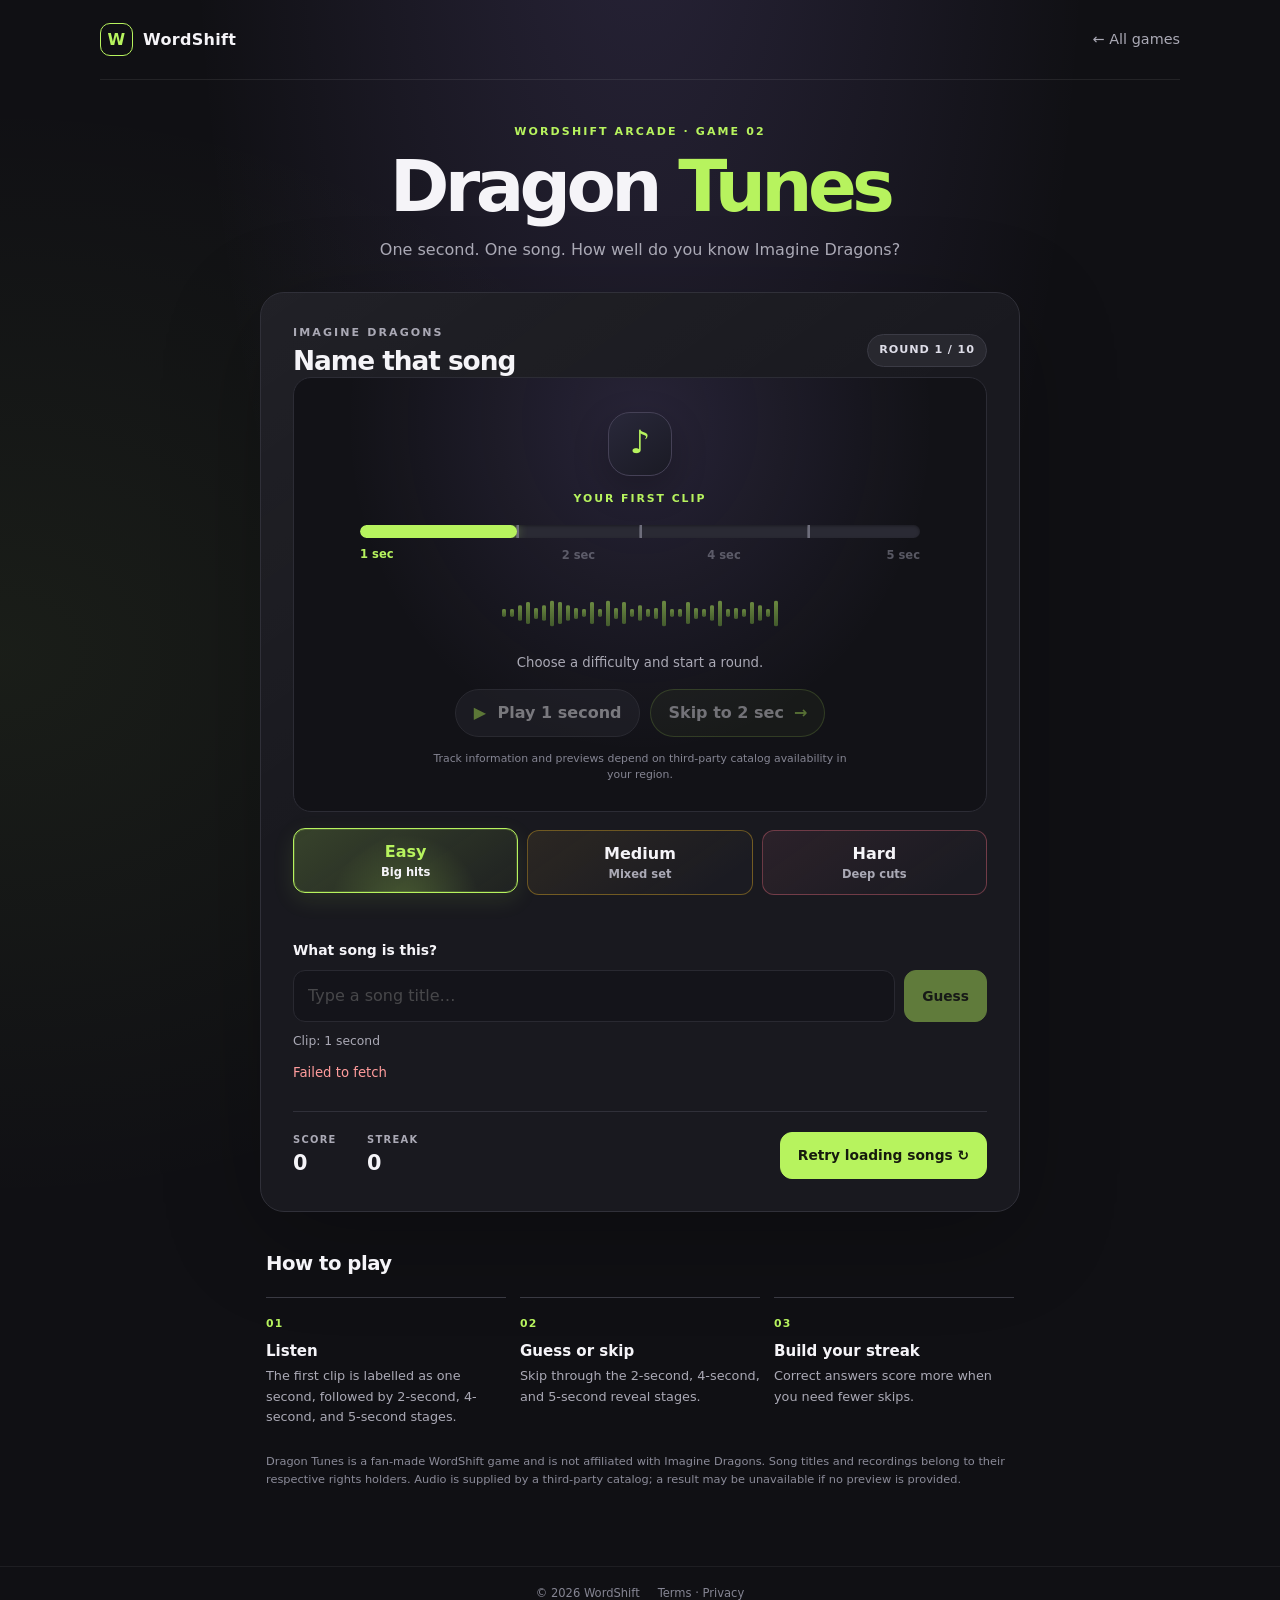
==== commit 47b4c2d2: "Keep the public clip label consistent with the one-second rule" ====
--- a/dragon-tunes/index.html
+++ b/dragon-tunes/index.html
@@ -65,6 +65,7 @@
         <label for="guess-input">What song is this?</label>
         <div class="guess-row">
           <div class="song-picker">
+            <div id="song-input-art" class="song-input-art" hidden aria-hidden="true"><img id="song-input-art-img" alt=""></div>
             <input id="guess-input" type="text" role="combobox" aria-autocomplete="list" aria-controls="song-suggestions" aria-expanded="false" autocomplete="off" placeholder="Type a song title…" disabled>
             <div id="song-suggestions" class="song-suggestions" role="listbox" aria-label="Matching song titles" hidden></div>
           </div>
@@ -109,7 +110,7 @@
     <section class="how-to">
       <h2>How to play</h2>
       <div class="rules-grid">
-        <article><span>01</span><h3>Listen</h3><p>The first clip plays for 1.4 seconds and is labelled as one second.</p></article>
+        <article><span>01</span><h3>Listen</h3><p>The first clip is labelled as one second, followed by 2-second, 4-second, and 5-second stages.</p></article>
         <article><span>02</span><h3>Guess or skip</h3><p>Skip through the 2-second, 4-second, and 5-second reveal stages.</p></article>
         <article><span>03</span><h3>Build your streak</h3><p>Correct answers score more when you need fewer skips.</p></article>
       </div>
--- a/dragon-tunes/dragon-tunes.css
+++ b/dragon-tunes/dragon-tunes.css
@@ -286,3 +286,179 @@
   .difficulty-button.active,.answer-reveal { animation:none; }
   .answer-reveal.is-autoplaying .auto-advance-track span { animation:none; }
 }
+
+
+/* Round-flow refinement: difficulty color is carried by the game card once play begins. */
+.game-card[data-difficulty="easy"] {
+  --game-accent:#b7f35e;
+  --game-accent-rgb:183,243,94;
+  border-color:rgba(183,243,94,.48);
+  box-shadow:0 24px 100px rgba(0,0,0,.24),0 0 0 1px rgba(183,243,94,.035);
+}
+.game-card[data-difficulty="medium"] {
+  --game-accent:#fbbf24;
+  --game-accent-rgb:251,191,36;
+  border-color:rgba(251,191,36,.5);
+  box-shadow:0 24px 100px rgba(0,0,0,.24),0 0 0 1px rgba(251,191,36,.035);
+}
+.game-card[data-difficulty="hard"] {
+  --game-accent:#fb7185;
+  --game-accent-rgb:251,113,133;
+  border-color:rgba(251,113,133,.52);
+  box-shadow:0 24px 100px rgba(0,0,0,.24),0 0 0 1px rgba(251,113,133,.035);
+}
+.game-card[data-difficulty] .sound-stage {
+  border-color:rgba(var(--game-accent-rgb),.28);
+  background:radial-gradient(ellipse at 50% 5%,rgba(var(--game-accent-rgb),.11),transparent 65%),#121217;
+}
+.game-card[data-difficulty] .clip-label { color:var(--game-accent); }
+.game-card[data-difficulty] .clip-timeline__track #clip-progress { background:var(--game-accent); }
+.game-card[data-difficulty] .clip-timeline__markers span.active,
+.game-card[data-difficulty] .clip-timeline__markers span.unlocked { color:var(--game-accent); }
+.game-card[data-difficulty] .answer-reveal { border-color:rgba(var(--game-accent-rgb),.3); }
+.difficulty[hidden] { display:none !important; }
+.guess-form[hidden] { display:none !important; }
+
+/* Sound-stage segmented playhead. Stage boundaries mark 1.4s, 2.5s, 4s and 5s. */
+.sound-stage {
+  padding:34px clamp(16px,4vw,34px) 27px;
+  min-height:360px;
+}
+.clip-timeline { width:min(560px,100%); margin:8px auto 21px; }
+.clip-timeline__track {
+  --clip-end-width:28%;
+  --clip-duration:1.4s;
+  position:relative;
+  height:13px;
+  overflow:hidden;
+  border-radius:999px;
+  background:
+    linear-gradient(to right,transparent calc(28% - 1px),#555561 calc(28% - 1px),#555561 calc(28% + 1px),transparent calc(28% + 1px)),
+    linear-gradient(to right,transparent calc(50% - 1px),#555561 calc(50% - 1px),#555561 calc(50% + 1px),transparent calc(50% + 1px)),
+    linear-gradient(to right,transparent calc(80% - 1px),#555561 calc(80% - 1px),#555561 calc(80% + 1px),transparent calc(80% + 1px)),
+    #2a2a34;
+  box-shadow:inset 0 1px 3px rgba(0,0,0,.35);
+}
+#clip-progress {
+  position:absolute;
+  z-index:1;
+  inset:0 auto 0 0;
+  width:28%;
+  border-radius:inherit;
+  background:var(--accent);
+  box-shadow:0 0 12px color-mix(in srgb,var(--accent) 48%,transparent);
+}
+#clip-progressbar.is-playing #clip-progress {
+  animation:clip-playhead var(--clip-duration) linear forwards;
+}
+@keyframes clip-playhead {
+  from { width:0; }
+  to { width:var(--clip-end-width); }
+}
+.clip-tick { position:absolute; z-index:2; top:0; bottom:0; width:2px; background:#6d6d7b; pointer-events:none; }
+.clip-tick--one { left:28%; } .clip-tick--two { left:50%; } .clip-tick--four { left:80%; }
+.clip-timeline__markers {
+  display:grid;
+  grid-template-columns:28fr 22fr 30fr 20fr;
+  align-items:start;
+  gap:0;
+  margin-top:9px;
+  color:#838391;
+  font-size:.72rem;
+  font-weight:750;
+  font-variant-numeric:tabular-nums;
+}
+.clip-timeline__markers span { text-align:center; opacity:.62; transition:color .18s,opacity .18s,transform .18s; }
+.clip-timeline__markers span:first-child { text-align:left; }
+.clip-timeline__markers span:last-child { text-align:right; }
+.clip-timeline__markers span.active { opacity:1; color:var(--accent); transform:translateY(-1px); }
+.clip-timeline__markers span.unlocked { opacity:.9; color:var(--accent); }
+.waveform { height:56px; max-width:500px; margin-bottom:12px; }
+.stage-caption { margin-bottom:16px; }
+.stage-actions {
+  display:flex;
+  align-items:center;
+  justify-content:center;
+  flex-wrap:wrap;
+  gap:10px;
+  margin-top:2px;
+}
+.stage-actions .play-button { min-width:165px; }
+.stage-skip-button {
+  display:inline-flex;
+  align-items:center;
+  justify-content:center;
+  gap:10px;
+  min-width:165px;
+  border:1px solid rgba(183,243,94,.4);
+  border-radius:100px;
+  padding:11px 17px;
+  background:rgba(183,243,94,.09);
+  color:var(--text);
+  font-weight:850;
+  cursor:pointer;
+  transition:transform .16s,border-color .16s,background .16s;
+}
+.stage-skip-button span { color:var(--accent); }
+.stage-skip-button:hover:not(:disabled) { transform:translateY(-1px); border-color:var(--accent); background:rgba(183,243,94,.15); }
+.stage-skip-button:disabled { opacity:.42; cursor:not-allowed; }
+.game-card[data-difficulty="medium"] .stage-skip-button { border-color:rgba(251,191,36,.4); background:rgba(251,191,36,.08); }
+.game-card[data-difficulty="medium"] .stage-skip-button span { color:#fbbf24; }
+.game-card[data-difficulty="hard"] .stage-skip-button { border-color:rgba(251,113,133,.4); background:rgba(251,113,133,.08); }
+.game-card[data-difficulty="hard"] .stage-skip-button span { color:#fb7185; }
+
+/* Artwork appears both in the live picker and in each dropdown option. */
+.song-picker.has-preview input { padding-left:52px; }
+.song-input-art {
+  position:absolute;
+  z-index:3;
+  top:50%;
+  left:9px;
+  width:33px;
+  height:33px;
+  transform:translateY(-50%);
+  pointer-events:none;
+}
+.song-input-art[hidden] { display:none; }
+.song-input-art img { display:block; width:100%; height:100%; object-fit:cover; border-radius:7px; border:1px solid #4b4b58; background:#25252e; }
+.song-suggestion::before { display:none; }
+.song-suggestion { gap:10px; min-height:56px; }
+.song-suggestion__art,.song-suggestion__fallback {
+  display:grid;
+  place-items:center;
+  flex:0 0 40px;
+  width:40px;
+  height:40px;
+  border-radius:9px;
+  object-fit:cover;
+  background:#282832;
+  color:var(--accent);
+}
+.song-suggestion__fallback { font-size:1.2rem; }
+.song-suggestion__copy { display:flex; flex-direction:column; min-width:0; }
+.song-suggestion__title { display:block; font-weight:800; overflow:hidden; text-overflow:ellipsis; }
+.song-suggestion__copy small { overflow:hidden; text-overflow:ellipsis; white-space:nowrap; }
+
+/* The reveal replaces the guess form; its advance control stays in the reveal card. */
+.answer-reveal {
+  grid-template-columns:96px minmax(0,1fr) minmax(92px,124px);
+  margin-top:0;
+}
+.answer-next-button { grid-column:1 / -1; width:100%; margin-top:2px; }
+.answer-next-button[hidden] { display:none !important; }
+.auto-advance-copy strong { min-width:2.2ch; text-align:right; }
+.game-footer #start-button { margin-left:auto; }
+@media(max-width:580px) {
+  .sound-stage { padding:25px 12px 21px; min-height:0; }
+  .clip-timeline { margin-bottom:17px; }
+  .clip-timeline__markers { font-size:.65rem; }
+  .stage-actions { display:grid; grid-template-columns:1fr 1fr; width:100%; }
+  .stage-actions .play-button,.stage-skip-button { min-width:0; width:100%; padding:11px 8px; font-size:.8rem; }
+  .answer-reveal { margin-top:0; }
+}
+@media(max-width:370px) {
+  .stage-actions { grid-template-columns:1fr; }
+}
+@media(prefers-reduced-motion:reduce) {
+  #clip-progressbar.is-playing #clip-progress { animation:none; width:var(--clip-end-width); }
+}
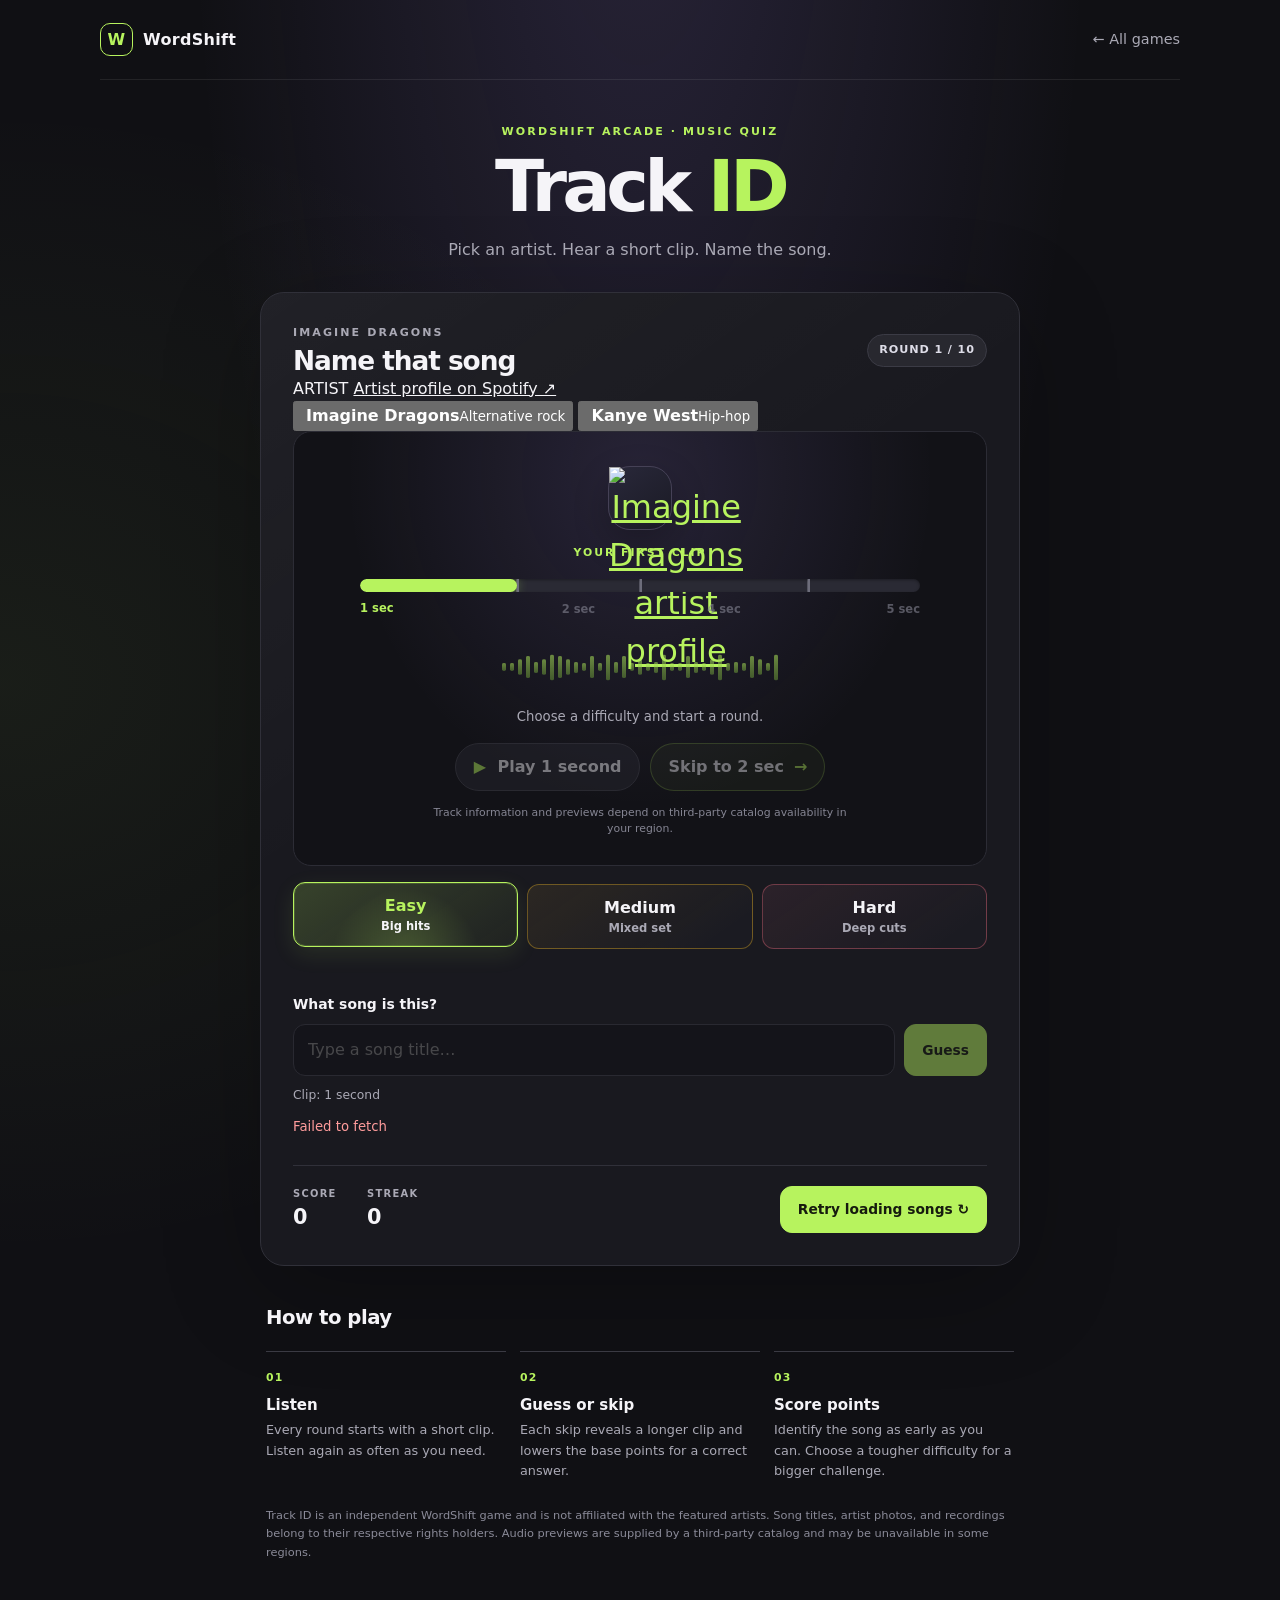
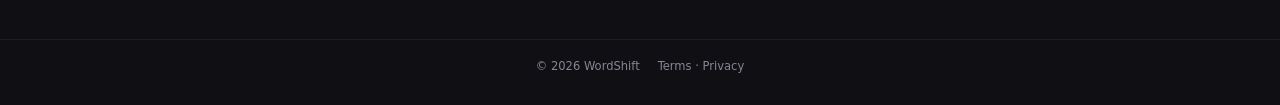
==== commit 86f29c3a: "Rename music quiz and add artist selection" ====
--- a/dragon-tunes/index.html
+++ b/dragon-tunes/index.html
@@ -4,8 +4,9 @@
   <meta charset="utf-8">
   <meta name="viewport" content="width=device-width,initial-scale=1">
   <meta name="theme-color" content="#101014">
-  <meta name="description" content="Dragon Tunes — guess the Imagine Dragons song from a tiny audio snippet.">
-  <title>Dragon Tunes — WordShift</title>
+  <meta name="description" content="Track ID — choose an artist and identify songs from short audio clips.">
+  <title>Track ID — WordShift</title>
+  <link rel="canonical" href="https://wordshift.dev/track-id/">
   <link rel="stylesheet" href="/dragon-tunes/dragon-tunes.css">
   <script defer src="/dragon-tunes/dragon-tunes.js"></script>
 </head>
@@ -17,19 +18,39 @@
 
   <main class="page-shell">
     <section class="intro">
-      <p class="eyebrow">WORDSHIFT ARCADE · GAME 02</p>
-      <h1>Dragon <span>Tunes</span></h1>
-      <p class="intro-copy">One second. One song. How well do you know Imagine Dragons?</p>
+      <p class="eyebrow">WORDSHIFT ARCADE · MUSIC QUIZ</p>
+      <h1>Track <span>ID</span></h1>
+      <p class="intro-copy">Pick an artist. Hear a short clip. Name the song.</p>
     </section>
 
     <section id="game-card" class="game-card" aria-labelledby="game-title">
       <div class="game-topline">
-        <div><p class="eyebrow">IMAGINE DRAGONS</p><h2 id="game-title">Name that song</h2></div>
+        <div><p class="eyebrow" id="artist-label">IMAGINE DRAGONS</p><h2 id="game-title">Name that song</h2></div>
         <div class="round-chip" id="round-chip">ROUND 1 / 10</div>
       </div>
 
+      <section class="artist-picker" aria-label="Choose an artist">
+        <div class="artist-picker-heading">
+          <span>ARTIST</span>
+          <a id="artist-profile-link" href="https://open.spotify.com/artist/53XhwfbYqKCa1cC15pYq2q" target="_blank" rel="noopener noreferrer">Artist profile on Spotify ↗</a>
+        </div>
+        <div class="artist-options" role="group" aria-label="Artist">
+          <button type="button" class="artist-option active" data-artist="imagine-dragons" aria-pressed="true">
+            <img src="https://www.popfiltr.com/artist-profile-assets/v1/4132/bff0c14744937bcaf0b30bc4e20c9ba5e38897329fb7d2a997bd7e2665d3f57a.jpg" alt="" loading="lazy">
+            <span class="artist-option-copy"><strong>Imagine Dragons</strong><small>Alternative rock</small></span>
+          </button>
+          <button type="button" class="artist-option" data-artist="kanye-west" aria-pressed="false">
+            <img src="https://i.scdn.co/image/a12d8543e28d71d9f1e7f5f363c1a6c73316f9e6" alt="" loading="lazy">
+            <span class="artist-option-copy"><strong>Kanye West</strong><small>Hip-hop</small></span>
+          </button>
+        </div>
+      </section>
+
       <div class="sound-stage">
-        <div class="sound-orb" aria-hidden="true"><span>♪</span></div>
+        <a class="sound-orb" id="artist-orb-link" href="https://open.spotify.com/artist/53XhwfbYqKCa1cC15pYq2q" target="_blank" rel="noopener noreferrer" aria-label="Open Imagine Dragons profile on Spotify">
+          <img id="artist-orb-image" src="https://www.popfiltr.com/artist-profile-assets/v1/4132/bff0c14744937bcaf0b30bc4e20c9ba5e38897329fb7d2a997bd7e2665d3f57a.jpg" alt="Imagine Dragons artist profile" loading="lazy">
+          <span id="artist-orb-fallback" hidden aria-hidden="true">♪</span>
+        </a>
         <p class="clip-label" id="clip-label">YOUR FIRST CLIP</p>
         <div class="clip-timeline" aria-label="Clip length progress">
           <div class="clip-timeline__track" role="progressbar" aria-label="Preview length revealed" aria-valuemin="0" aria-valuemax="5" aria-valuenow="1" id="clip-progressbar">
@@ -88,10 +109,6 @@
           <p id="answer-album" class="answer-album">Album</p>
           <a id="answer-store-link" class="answer-store-link" target="_blank" rel="noopener noreferrer">Open song in Apple Music ↗</a>
         </div>
-        <aside id="artist-card" class="artist-card" hidden>
-          <img id="artist-image" alt="Imagine Dragons artist photo" loading="lazy">
-          <div class="artist-card-caption"><span>ARTIST PHOTO</span><a id="artist-source-link" href="https://en.wikipedia.org/wiki/Imagine_Dragons" target="_blank" rel="noopener noreferrer">Source: Wikipedia ↗</a></div>
-        </aside>
         <div id="auto-advance" class="auto-advance" hidden>
           <div class="auto-advance-copy"><span id="auto-advance-message">Playing the song for 8 seconds…</span><strong id="auto-advance-countdown">08</strong></div>
           <div class="auto-advance-track"><span id="auto-advance-progress"></span></div>
@@ -110,11 +127,11 @@
     <section class="how-to">
       <h2>How to play</h2>
       <div class="rules-grid">
-        <article><span>01</span><h3>Listen</h3><p>The first clip is labelled as one second, followed by 2-second, 4-second, and 5-second stages.</p></article>
-        <article><span>02</span><h3>Guess or skip</h3><p>Skip through the 2-second, 4-second, and 5-second reveal stages.</p></article>
-        <article><span>03</span><h3>Build your streak</h3><p>Correct answers score more when you need fewer skips.</p></article>
+        <article><span>01</span><h3>Listen</h3><p>Every round starts with a short clip. Listen again as often as you need.</p></article>
+        <article><span>02</span><h3>Guess or skip</h3><p>Each skip reveals a longer clip and lowers the base points for a correct answer.</p></article>
+        <article><span>03</span><h3>Score points</h3><p>Identify the song as early as you can. Choose a tougher difficulty for a bigger challenge.</p></article>
       </div>
-      <p class="fine-print">Dragon Tunes is a fan-made WordShift game and is not affiliated with Imagine Dragons. Song titles and recordings belong to their respective rights holders. Audio is supplied by a third-party catalog; a result may be unavailable if no preview is provided.</p>
+      <p class="fine-print">Track ID is an independent WordShift game and is not affiliated with the featured artists. Song titles, artist photos, and recordings belong to their respective rights holders. Audio previews are supplied by a third-party catalog and may be unavailable in some regions.</p>
     </section>
   </main>
 
--- a/dragon-tunes/dragon-tunes.css
+++ b/dragon-tunes/dragon-tunes.css
@@ -293,18 +293,21 @@
   --game-accent:#b7f35e;
   --game-accent-rgb:183,243,94;
   border-color:rgba(183,243,94,.48);
+  background:linear-gradient(145deg,rgba(183,243,94,.065),transparent 45%),var(--panel);
   box-shadow:0 24px 100px rgba(0,0,0,.24),0 0 0 1px rgba(183,243,94,.035);
 }
 .game-card[data-difficulty="medium"] {
   --game-accent:#fbbf24;
   --game-accent-rgb:251,191,36;
   border-color:rgba(251,191,36,.5);
+  background:linear-gradient(145deg,rgba(251,191,36,.065),transparent 45%),var(--panel);
   box-shadow:0 24px 100px rgba(0,0,0,.24),0 0 0 1px rgba(251,191,36,.035);
 }
 .game-card[data-difficulty="hard"] {
   --game-accent:#fb7185;
   --game-accent-rgb:251,113,133;
   border-color:rgba(251,113,133,.52);
+  background:linear-gradient(145deg,rgba(251,113,133,.065),transparent 45%),var(--panel);
   box-shadow:0 24px 100px rgba(0,0,0,.24),0 0 0 1px rgba(251,113,133,.035);
 }
 .game-card[data-difficulty] .sound-stage {
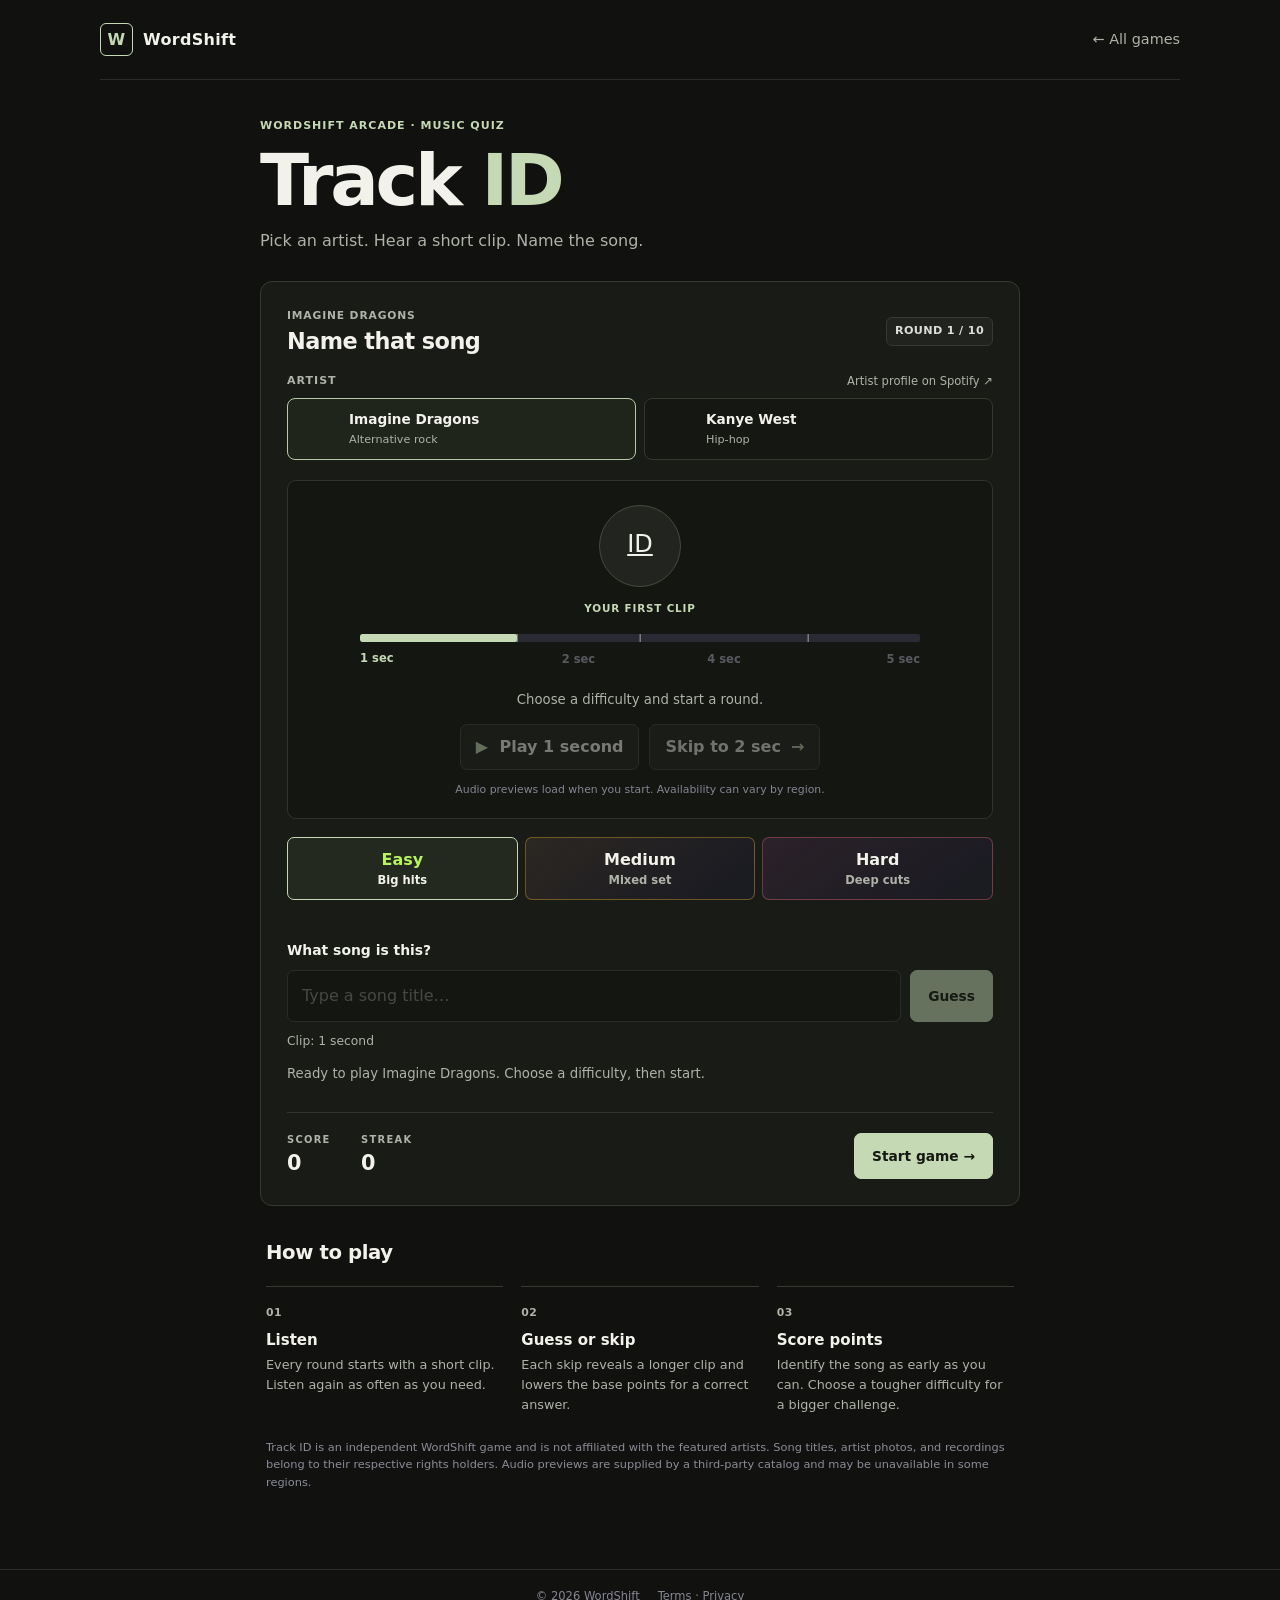
==== commit 745ef348: "Use Spotify artist profile image for Imagine Dragons" ====
--- a/dragon-tunes/index.html
+++ b/dragon-tunes/index.html
@@ -36,7 +36,7 @@
         </div>
         <div class="artist-options" role="group" aria-label="Artist">
           <button type="button" class="artist-option active" data-artist="imagine-dragons" aria-pressed="true">
-            <img src="https://www.popfiltr.com/artist-profile-assets/v1/4132/bff0c14744937bcaf0b30bc4e20c9ba5e38897329fb7d2a997bd7e2665d3f57a.jpg" alt="" loading="lazy">
+            <img src="https://i.scdn.co/image/01b36ca0f45f2f15117022a2754287a6ca1acdcc" alt="" loading="lazy">
             <span class="artist-option-copy"><strong>Imagine Dragons</strong><small>Alternative rock</small></span>
           </button>
           <button type="button" class="artist-option" data-artist="kanye-west" aria-pressed="false">
@@ -48,7 +48,7 @@
 
       <div class="sound-stage">
         <a class="sound-orb" id="artist-orb-link" href="https://open.spotify.com/artist/53XhwfbYqKCa1cC15pYq2q" target="_blank" rel="noopener noreferrer" aria-label="Open Imagine Dragons profile on Spotify">
-          <img id="artist-orb-image" src="https://www.popfiltr.com/artist-profile-assets/v1/4132/bff0c14744937bcaf0b30bc4e20c9ba5e38897329fb7d2a997bd7e2665d3f57a.jpg" alt="Imagine Dragons artist profile" loading="lazy">
+          <img id="artist-orb-image" src="https://i.scdn.co/image/01b36ca0f45f2f15117022a2754287a6ca1acdcc" alt="Imagine Dragons artist profile" loading="lazy">
           <span id="artist-orb-fallback" hidden aria-hidden="true">♪</span>
         </a>
         <p class="clip-label" id="clip-label">YOUR FIRST CLIP</p>
--- a/dragon-tunes/dragon-tunes.css
+++ b/dragon-tunes/dragon-tunes.css
@@ -465,3 +465,159 @@
 @media(prefers-reduced-motion:reduce) {
   #clip-progressbar.is-playing #clip-progress { animation:none; width:var(--clip-end-width); }
 }
+
+
+/* A quieter, more music-first presentation: fewer effects, tighter corners, one clear accent. */
+:root {
+  --bg:#11120f;
+  --panel:#191b17;
+  --panel2:#20231e;
+  --border:#353a31;
+  --text:#f2f2eb;
+  --muted:#aeb2a7;
+  --accent:#c5d9b4;
+  --accent-ink:#151811;
+}
+body { background:#11120f; color:var(--text); }
+.site-head { border-bottom-color:#2b2e28; }
+.mark-icon { border-radius:6px; }
+.page-shell { padding-top:38px; }
+.intro { text-align:left; margin:0 0 28px; }
+.intro .eyebrow,.eyebrow { letter-spacing:.09em; font-weight:700; }
+.intro h1 { font-weight:760; letter-spacing:-.045em; }
+.intro h1 span { color:var(--accent); }
+.intro-copy { margin:12px 0 0; max-width:none; }
+.game-card {
+  background:var(--panel);
+  border:1px solid var(--border);
+  border-radius:12px;
+  padding:clamp(16px,3vw,26px);
+  box-shadow:none;
+}
+.game-topline { margin-bottom:18px; }
+.game-topline h2 { font-size:1.4rem; font-weight:700; letter-spacing:-.025em; }
+.game-topline .eyebrow { color:var(--muted); font-size:.67rem; letter-spacing:.08em; }
+.round-chip { border-radius:6px; padding:5px 8px; background:#20231e; border-color:#363a32; color:#dddeda; letter-spacing:.03em; }
+.artist-picker { margin:0 0 20px; }
+.artist-picker-heading { display:flex; align-items:center; justify-content:space-between; gap:12px; margin-bottom:8px; }
+.artist-picker-heading>span { color:var(--muted); font-size:.69rem; font-weight:750; letter-spacing:.09em; }
+.artist-picker-heading a { color:var(--muted); font-size:.72rem; text-decoration:none; text-underline-offset:3px; }
+.artist-picker-heading a:hover { color:var(--text); text-decoration:underline; }
+.artist-options { display:grid; grid-template-columns:repeat(2,minmax(0,1fr)); gap:8px; }
+.artist-option {
+  display:flex; align-items:center; gap:10px; width:100%; min-width:0;
+  padding:9px; text-align:left; color:var(--text);
+  background:#151713; border:1px solid #34382f; border-radius:8px;
+  cursor:pointer; font:inherit; transition:border-color .12s,background .12s;
+}
+.artist-option:hover:not(:disabled) { border-color:#777e6d; }
+.artist-option.active { border-color:#b8c9a7; background:#20251c; box-shadow:none; }
+.artist-option:disabled { cursor:default; opacity:.7; }
+.artist-option img { width:42px; height:42px; flex:0 0 42px; display:block; object-fit:cover; border-radius:5px; background:#252920; }
+.artist-option.image-unavailable img { visibility:hidden; }
+.artist-option-copy { display:flex; flex-direction:column; gap:2px; min-width:0; }
+.artist-option-copy strong { font-size:.85rem; font-weight:700; }
+.artist-option-copy small { color:var(--muted); font-size:.7rem; }
+.difficulty { margin:18px 0 20px; gap:7px; }
+.difficulty-button { border-radius:7px; padding:10px 8px; transition:border-color .12s,background .12s; }
+.difficulty-button:hover:not(:disabled) { transform:none; }
+.difficulty-button.active { box-shadow:none; transform:none; animation:none; background:#24291f; border-color:var(--accent); }
+.difficulty-button::after { display:none; }
+.game-card[data-difficulty] {
+  background:var(--panel);
+  box-shadow:none;
+  border-color:var(--border);
+  border-top:3px solid var(--game-accent);
+}
+.game-card[data-difficulty="easy"] { --game-accent:#a9c796; --game-accent-rgb:169,199,150; }
+.game-card[data-difficulty="medium"] { --game-accent:#c8b77d; --game-accent-rgb:200,183,125; }
+.game-card[data-difficulty="hard"] { --game-accent:#c58d87; --game-accent-rgb:197,141,135; }
+.game-card[data-difficulty] .sound-stage { background:#141612; border-color:#30342d; }
+.game-card[data-difficulty] .clip-label { color:var(--game-accent); }
+.game-card[data-difficulty] .clip-timeline__track #clip-progress { background:var(--game-accent); box-shadow:none; }
+.game-card[data-difficulty] .clip-timeline__markers span.active,
+.game-card[data-difficulty] .clip-timeline__markers span.unlocked { color:var(--game-accent); }
+.sound-stage {
+  min-height:0;
+  padding:24px clamp(12px,3vw,24px) 20px;
+  border-radius:9px;
+  background:#141612;
+  border:1px solid #30342d;
+}
+.sound-orb {
+  display:block; position:relative; overflow:hidden;
+  width:82px; height:82px; margin:0 auto 14px;
+  padding:0; border:1px solid #454a3f; border-radius:50%;
+  background:#22251f; color:var(--text); font-size:1.5rem; box-shadow:none;
+}
+.sound-orb img { width:100%; height:100%; object-fit:cover; display:block; }
+.sound-orb span:not([hidden]) { display:grid; place-items:center; width:100%; height:100%; }
+.sound-orb img[hidden],.sound-orb span[hidden] { display:none; }
+.clip-label { letter-spacing:.08em; font-size:.65rem; font-weight:750; }
+.clip-timeline { margin-top:6px; }
+.clip-timeline__track { height:8px; border-radius:2px; box-shadow:none; }
+#clip-progress { box-shadow:none; border-radius:2px; }
+.clip-tick { width:1px; background:#777d70; }
+.clip-timeline__markers { font-weight:600; letter-spacing:0; }
+.waveform { display:none; }
+.stage-caption { margin:10px 0 14px; }
+.play-button,.stage-skip-button {
+  min-width:145px; border-radius:7px; background:#22251f; border:1px solid #454a3f;
+  padding:10px 15px; font-weight:700; transition:background .12s,border-color .12s;
+}
+.play-button:hover:not(:disabled),.stage-skip-button:hover:not(:disabled) { transform:none; border-color:#89917d; background:#292d25; }
+.play-button span,.stage-skip-button span { color:var(--accent); }
+.stage-skip-button { color:var(--text); }
+.game-card[data-difficulty="medium"] .stage-skip-button,
+.game-card[data-difficulty="hard"] .stage-skip-button { border-color:#454a3f; background:#22251f; }
+.game-card[data-difficulty="medium"] .stage-skip-button span,
+.game-card[data-difficulty="hard"] .stage-skip-button span { color:var(--accent); }
+.audio-note { margin-top:12px; max-width:none; }
+.audio-note a { color:var(--accent); }
+.guess-area { padding-top:20px; }
+.guess-area label { font-weight:700; }
+.guess-row input { border-radius:7px; background:#11130f; border-color:#383d34; }
+.guess-row input:focus { border-color:#9fb08e; box-shadow:0 0 0 2px rgba(197,217,180,.08); }
+.primary-button,.secondary-button { border-radius:7px; font-weight:700; transition:background .12s,border-color .12s; }
+.primary-button:hover:not(:disabled) { transform:none; filter:none; background:#d5e2ca; }
+.secondary-button { border-radius:7px; }
+.song-suggestions { border-radius:7px; box-shadow:0 8px 22px rgba(0,0,0,.3); }
+.song-suggestion { border-radius:5px; }
+.answer-reveal {
+  grid-template-columns:84px minmax(0,1fr);
+  gap:13px; border-radius:9px; border-color:#373d31; background:#141612;
+  box-shadow:none; animation:none;
+}
+.answer-cover-wrap { width:84px; height:84px; }
+.answer-artwork,.answer-artwork-fallback { border-radius:5px; box-shadow:none; }
+.answer-main h3 { font-weight:700; letter-spacing:-.02em; }
+.auto-advance { border-top-color:#30342d; }
+.auto-advance-copy strong { color:var(--accent); }
+.auto-advance-track { background:#30342d; }
+.auto-advance-track span { background:var(--accent); }
+.answer-next-button { grid-column:1 / -1; }
+.game-footer { border-top-color:#30342d; }
+.game-footer strong { font-weight:700; }
+.game-footer .primary-button { margin-left:auto; }
+.how-to { padding-top:32px; }
+.how-to h2 { font-weight:700; letter-spacing:-.02em; }
+.rules-grid { gap:18px; }
+.rules-grid article { border-top-color:#353a31; }
+.rules-grid article>span { color:var(--muted); letter-spacing:.04em; font-weight:700; }
+.rules-grid h3 { font-weight:700; }
+.rules-grid p,.fine-print { line-height:1.55; }
+footer { border-top-color:#2b2e28; }
+.modal { background:rgba(7,8,6,.86); backdrop-filter:none; }
+.modal-card { border-radius:12px; background:#191b17; border-color:#353a31; box-shadow:0 16px 44px #0006; }
+@media(max-width:580px) {
+  .intro { text-align:left; }
+  .artist-options { grid-template-columns:1fr; }
+  .artist-option { padding:8px; }
+  .artist-option img { width:38px; height:38px; flex-basis:38px; }
+  .answer-reveal { grid-template-columns:70px minmax(0,1fr); }
+  .answer-cover-wrap { width:70px; height:70px; }
+}
+@media(prefers-reduced-motion:reduce) {
+  .difficulty-button.active,.answer-reveal { animation:none; }
+  .play-button:hover:not(:disabled),.primary-button:hover:not(:disabled) { transform:none; }
+}
